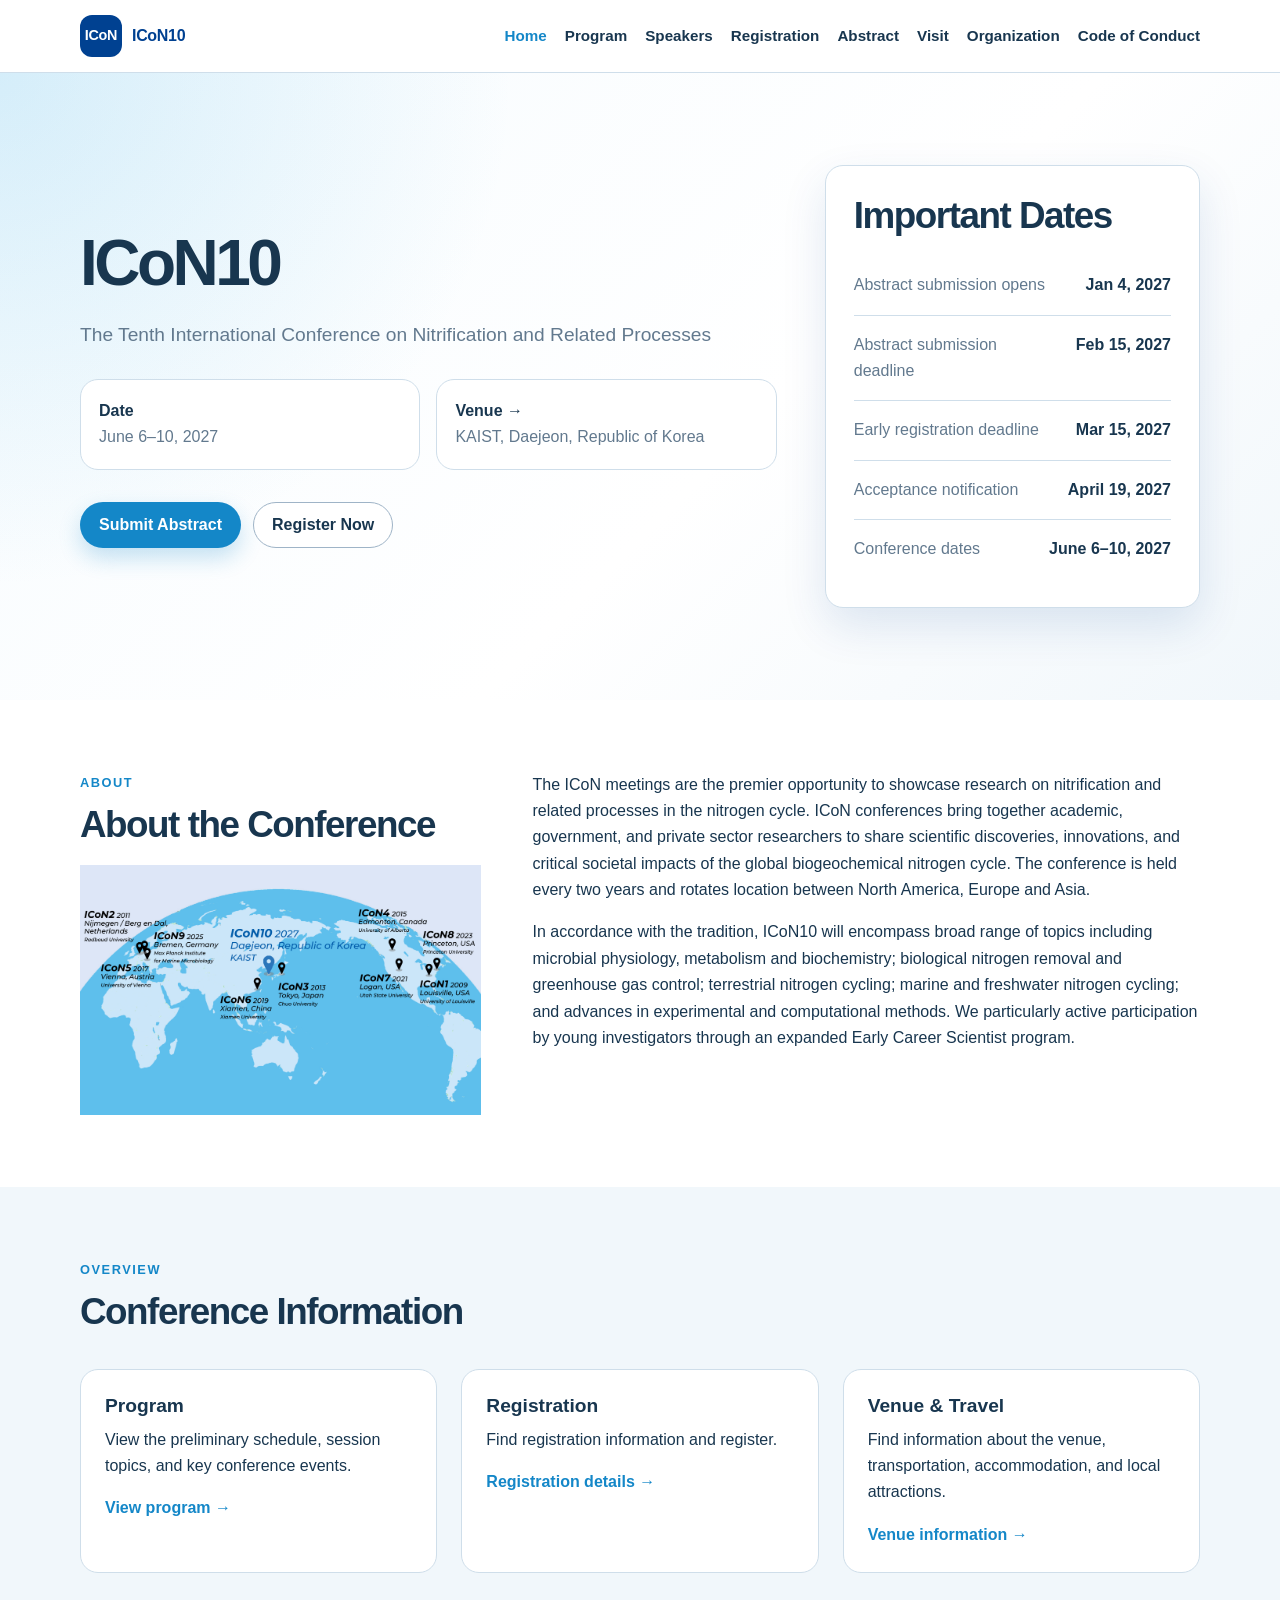
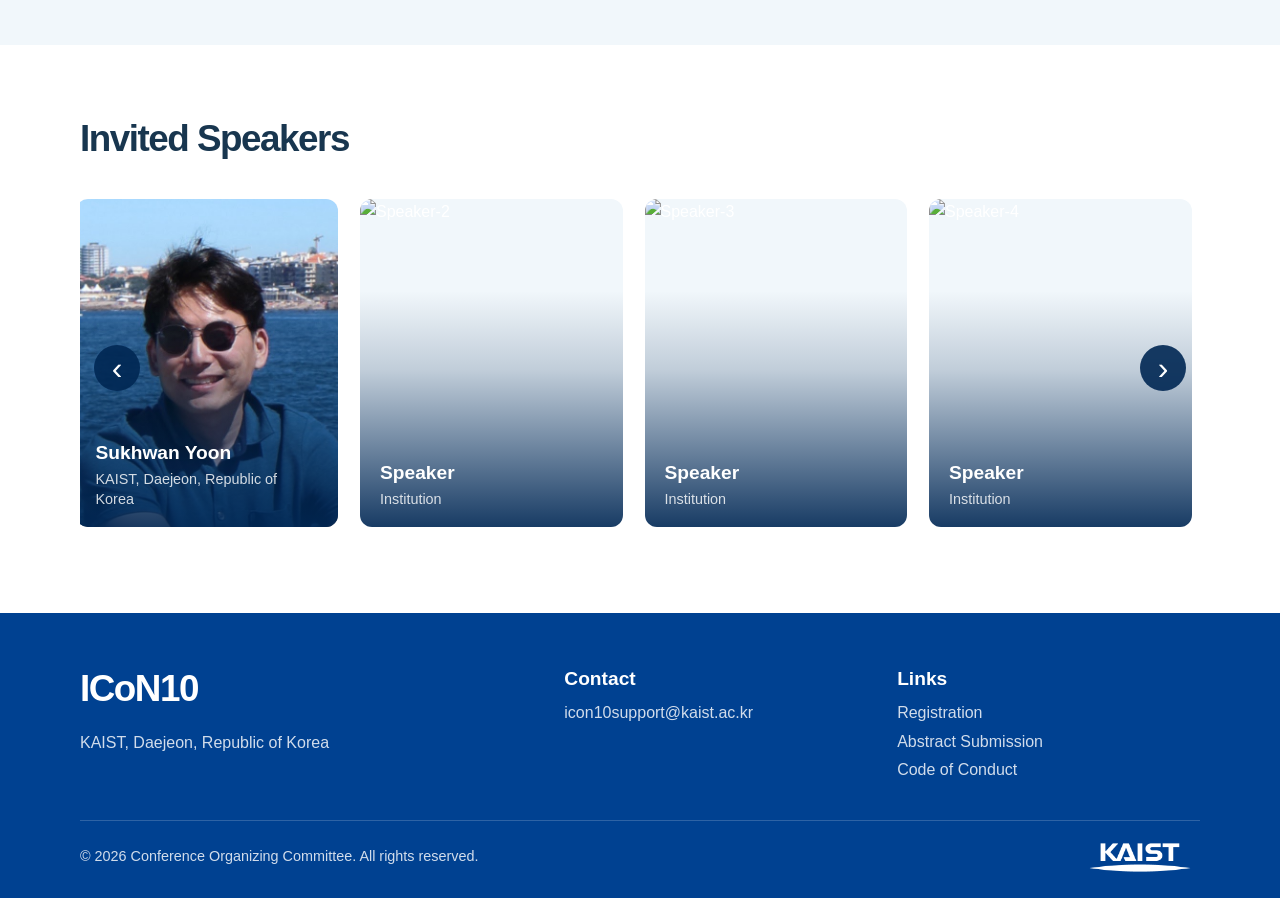
==== index.html @ b4e15028 "Add files via upload" ====
<!DOCTYPE html>
<html lang="en">

<head>
  <meta charset="UTF-8" />
  <meta name="viewport" content="width=device-width, initial-scale=1.0" />
  <meta name="description" content="Official website for ICoN10." />
  <title>ICoN10</title>
  <link rel="stylesheet" href="css/style.css" />
</head>

<body class="page-home">
  <header class="site-header">
    <div class="container header-inner">
      <a class="site-logo" href="index.html" aria-label="Conference home">
        <span class="logo-mark">ICoN</span>
        <span class="logo-text">ICoN10</span>
      </a>

      <button class="nav-toggle" type="button" aria-label="Open navigation" aria-expanded="false">
        <span></span><span></span><span></span>
      </button>

      <nav class="site-nav" aria-label="Main navigation">
        <a href="index.html">Home</a>
        <a href="program.html">Program</a>
        <a href="speakers.html">Speakers</a>
        <a href="registration.html">Registration</a>
        <a href="abstract.html">Abstract</a>
        <div class="nav-dropdown">
          <a class="nav-dropdown-trigger" href="venue.html">
            Visit
          </a>
          <div class="nav-dropdown-menu" aria-label="Visit submenu">
            <a href="venue.html">Venue</a>
            <a href="transportation.html">Transportation</a>
            <a href="accommodation.html">Accommodation</a>
            <a href="local-information.html">Local Information</a>
          </div>
        </div>
        <a href="organization.html">Organization</a>
        <a href="code-of-conduct.html">Code of Conduct</a>
      </nav>
    </div>
  </header>

  <main class="page-main">
    <section class="hero">
      <div class="container hero-grid">
        <div class="hero-content">
          <h1>ICoN10</h1>
          <p class="hero-subtitle">
            The Tenth International Conference on Nitrification and Related Processes
          </p>
          <div class="hero-meta">
            <div>
              <strong>Date</strong>
              <span>June 6–10, 2027</span>
            </div>
            <div>
              <strong><a href="venue.html">Venue →</a></strong>
              <span><a href="transportation.html">KAIST, Daejeon, Republic of Korea</a></span>
            </div>
          </div>
          <div class="button-group">
            <a class="button primary" href="abstract.html">Submit Abstract</a>
            <a class="button secondary" href="registration.html">Register Now</a>
          </div>
        </div>

        <div class="hero-card" aria-label="Important conference dates">
          <h2>Important Dates</h2>
          <ul class="date-list">
            <li><span>Abstract submission opens</span><strong>Jan 4, 2027</strong></li>
            <li><span>Abstract submission deadline</span><strong>Feb 15, 2027</strong></li>
            <li><span>Early registration deadline</span><strong>Mar 15, 2027</strong></li>
            <li><span>Acceptance notification</span><strong>April 19, 2027</strong></li>
            <li><span>Conference dates</span><strong>June 6–10, 2027</strong></li>
          </ul>
        </div>
      </div>
    </section>

    <section class="section">
      <div class="container two-column">
        <div>
          <p class="section-label">About</p>
          <h2>About the Conference</h2>
          <figure class="icon-conference-image">
            <img src="images/icon-conference.jpg" alt="ICoN conference" loading="lazy">
          </figure>
        </div>
        <div>
          <p>The ICoN meetings are the premier opportunity to showcase research on nitrification and related processes
            in the nitrogen cycle. ICoN conferences bring together academic, government, and private sector researchers
            to share scientific discoveries, innovations, and critical societal impacts of the global biogeochemical
            nitrogen cycle. The conference is held every two years and rotates location between North America, Europe
            and Asia.</p>
          <p>In accordance with the tradition, ICoN10 will encompass broad range of topics including microbial
            physiology, metabolism and biochemistry; biological nitrogen removal and greenhouse gas control; terrestrial
            nitrogen cycling; marine and freshwater nitrogen cycling; and advances in experimental and computational
            methods. We particularly active participation by young investigators through an expanded Early Career
            Scientist program.</p>
        </div>
      </div>
    </section>

    <section class="section section-muted">
      <div class="container">
        <div class="section-heading">
          <p class="section-label">Overview</p>
          <h2>Conference Information</h2>
        </div>

        <div class="card-grid three">
          <article class="info-card">
            <h3>Program</h3>
            <p>View the preliminary schedule, session topics, and key conference events.</p>
            <a href="program.html">View program →</a>
          </article>
          <article class="info-card">
            <h3>Registration</h3>
            <p>Find registration information and register.</p>
            <a href="registration.html">Registration details →</a>
          </article>
          <article class="info-card">
            <h3>Venue & Travel</h3>
            <p>Find information about the venue, transportation, accommodation, and local attractions.</p>
            <a href="venue.html">Venue information →</a>
          </article>
        </div>
      </div>
    </section>

    <section class="section invited-speakers-section">
      <div class="container">
        <div class="section-heading">
          <h2>Invited Speakers</h2>
        </div>

        <div class="speaker-slider">
          <button class="speaker-slider-button speaker-slider-prev" type="button" aria-label="Show previous speaker"
            aria-controls="speaker-slider-track">
            ‹
          </button>

          <div class="speaker-slider-track" id="speaker-slider-track" aria-label="Invited speakers">
            <a class="speaker-slide" href="https://cee.kaist.ac.kr/boards/view/people_en/58/sc_category/1"
              target="_blank" rel="noopener noreferrer">
              <img src="images/speakers/speaker-1.jpg" alt="Speaker-1" loading="lazy" draggable="false">
              <div class="speaker-slide-info">
                <h3>Sukhwan Yoon</h3>
                <p>KAIST, Daejeon, Republic of Korea</p>
              </div>
            </a>

            <a class="speaker-slide" href="speaker-2" target="_blank" rel="noopener noreferrer">
              <img src="images/speakers/speaker-2.jpg" alt="Speaker-2" loading="lazy" draggable="false">
              <div class="speaker-slide-info">
                <h3>Speaker</h3>
                <p>Institution</p>
              </div>
            </a>

            <a class="speaker-slide" href="speaker-3" target="_blank" rel="noopener noreferrer">
              <img src="images/speakers/speaker-3.jpg" alt="Speaker-3" loading="lazy" draggable="false">
              <div class="speaker-slide-info">
                <h3>Speaker</h3>
                <p>Institution</p>
              </div>
            </a>

            <a class="speaker-slide" href="speaker-4" target="_blank" rel="noopener noreferrer">
              <img src="images/speakers/speaker-4.jpg" alt="Speaker-4" loading="lazy" draggable="false">
              <div class="speaker-slide-info">
                <h3>Speaker</h3>
                <p>Institution</p>
              </div>
            </a>

            <a class="speaker-slide" href="speaker-5" target="_blank" rel="noopener noreferrer">
              <img src="images/speakers/speaker-5.jpg" alt="Speaker-5" loading="lazy" draggable="false">
              <div class="speaker-slide-info">
                <h3>Speaker</h3>
                <p>Institution</p>
              </div>
            </a>
          </div>

          <button class="speaker-slider-button speaker-slider-next" type="button" aria-label="Show next speaker"
            aria-controls="speaker-slider-track">
            ›
          </button>
        </div>
      </div>
    </section>
  </main>

  <footer class="site-footer">
    <div class="container footer-grid">
      <div>
        <h2>ICoN10</h2>
        <p>KAIST, Daejeon, Republic of Korea</p>
      </div>
      <div>
        <h3>Contact</h3>
        <p><a href="mailto:icon10support@kaist.ac.kr">icon10support@kaist.ac.kr</a></p>
      </div>
      <div class="footer-links">
        <h3>Links</h3>
        <p><a href="registration.html">Registration</a></p>
        <p><a href="abstract.html">Abstract Submission</a></p>
        <p><a href="code-of-conduct.html">Code of Conduct</a></p>
      </div>
    </div>

    <div class="container footer-bottom">
      <p>© <span id="year"></span> Conference Organizing Committee. All rights reserved.</p>
      <a class="footer-kaist-link" href="https://www.kaist.ac.kr/en" target="_blank" rel="noopener noreferrer"
        aria-label="Visit the KAIST website">
        <img class="footer-kaist-logo" src="images/kaist_logo.png" alt="KAIST" />
      </a>
    </div>
  </footer>

  <script src="js/main.js"></script>
</body>

</html>
---- css/style.css ----
/* ================================================================
   00. DESIGN TOKENS — KAIST brand palette and shared values
================================================================ */

:root {
  --kaist-dark-blue: #004191;
  --kaist-medium-blue: #004187;
  --kaist-blue: #1487c8;
  --kaist-light-blue: #5fbeeb;
  --kaist-dark-gray: #7c7c7c;
  --color-navy: var(--kaist-dark-blue);
  --color-blue-dark: var(--kaist-medium-blue);
  --color-blue: var(--kaist-blue);
  --color-blue-light: var(--kaist-light-blue);
  --color-text: #18364f;
  --color-muted: #62798e;
  --color-border: #cfdeea;
  --color-border-strong: #9fb4c7;
  --color-bg: #ffffff;
  --color-bg-muted: #f1f7fb;
  --color-bg-soft-blue: #f6fbfe;
  --color-info-bg: #eef8fd;
  --color-info-border: #9ed5f1;
  --color-note-bg: #fff8e8;
  --color-note-border: #e9b84f;
  --color-note-text: #765000;
  --color-overlay-dark: rgba(0, 39, 84, 0.9);
  --color-overlay-soft: rgba(0, 39, 84, 0.2);
  --color-header-bg: rgba(255, 255, 255, 0.96);
  --color-white-muted: rgba(255, 255, 255, 0.82);
  --color-footer-border: rgba(255, 255, 255, 0.18);
  --color-motif-transparent: rgba(95, 190, 235, 0);
  --color-motif-light: rgba(95, 190, 235, 0.3);
  --color-motif-blue: rgba(20, 135, 200, 0.72);
  --color-motif-dark: rgba(0, 65, 145, 0.92);
  --color-hero-glow: rgba(95, 190, 235, 0.22);
  --color-dialog-backdrop: rgba(0, 39, 84, 0.64);
  --shadow-card: 0 18px 45px rgba(0, 65, 145, 0.12);
  --shadow-dialog: 0 24px 70px rgba(0, 39, 84, 0.3);
  --shadow-button: 0 10px 22px rgba(20, 135, 200, 0.24);
  --radius-sm: 8px;
  --radius-md: 12px;
  --radius-lg: 18px;
  --radius-pill: 999px;
  --link-underline-thickness: 1.5px;
  --link-underline-offset: 4px;
  --max-width: 1120px;
}

/* ================================================================
   01. RESET AND BASE ELEMENTS
================================================================ */

* {
  box-sizing: border-box;
}

html {
  scroll-behavior: smooth;
}

body {
  margin: 0;
  color: var(--color-text);
  background: var(--color-bg);
  font-family: -apple-system, BlinkMacSystemFont, "Segoe UI", Roboto, "Helvetica Neue", Arial, sans-serif;
  line-height: 1.65;
}

img {
  display: block;
  max-width: 100%;
}

figure {
  margin: 0;
}

button,
input,
select,
textarea {
  font: inherit;
}

:focus-visible {
  outline: 3px solid var(--color-blue-light);
  outline-offset: 3px;
}

/* ================================================================
   02. TYPOGRAPHY AND TEXT LINKS
================================================================ */

h1,
h2,
h3 {
  color: inherit;
  line-height: 1.2;
}

h1 {
  margin: 0 0 18px;
  font-size: clamp(2.5rem, 4vw, 3.2rem);
  letter-spacing: -0.055em;
}

h2 {
  margin: 0 0 18px;
  font-size: clamp(2rem, 3vw, 2.3rem);
  letter-spacing: -0.04em;
}

h3 {
  margin: 0 0 10px;
  font-size: 1.2rem;
}

p {
  margin-top: 0;
}

.eyebrow,
.section-label,
.info-box__eyebrow {
  margin: 0 0 10px;
  color: var(--color-blue);
  font-size: 0.8rem;
  font-weight: 800;
  letter-spacing: 0.12em;
  text-transform: uppercase;
}

.eyebrow {
  font-size: 0.9rem;
}

a,
a:visited {
  color: inherit;
  text-decoration: none;
  text-decoration-thickness: var(--link-underline-thickness);
  text-underline-offset: var(--link-underline-offset);
}

a:hover,
a:focus-visible {
  color: var(--color-blue);
  text-decoration: underline;
}

/* 이메일 링크 */
a[href^="mailto:"],
a[href^="mailto:"]:visited {
  color: var(--color-blue);
}

/* ================================================================
   03. SHARED LAYOUT
================================================================ */

.container {
  width: min(100% - 32px, var(--max-width));
  margin: 0 auto;
}

.page-main {
  min-height: 70vh;
}

.section {
  padding: 72px 0;
}

.page-title+.section {
  padding-top: 48px;
}

.section-muted {
  background: var(--color-bg-muted);
}

.section-heading {
  max-width: 720px;
  margin-bottom: 34px;
}

.content-narrow {
  max-width: 820px;
}

.two-column {
  display: grid;
  grid-template-columns: minmax(0, 0.75fr) minmax(0, 1.25fr);
  gap: 52px;
}

.card-grid {
  display: grid;
  gap: 24px;
}

.card-grid.three {
  grid-template-columns: repeat(3, minmax(0, 1fr));
}

.page-actions {
  display: flex;
  flex-wrap: wrap;
  gap: 12px;
  margin-top: 34px;
}

/* ================================================================
   04. HEADER AND MAIN NAVIGATION
================================================================ */

.site-header {
  position: sticky;
  top: 0;
  z-index: 100;
  background: var(--color-header-bg);
  border-bottom: 1px solid var(--color-border);
  backdrop-filter: blur(12px);
}

.header-inner {
  display: flex;
  align-items: center;
  justify-content: space-between;
  min-height: 72px;
  gap: 24px;
}

.site-logo,
.site-logo:visited {
  display: inline-flex;
  align-items: center;
  gap: 10px;
  color: var(--color-navy);
  font-weight: 800;
  letter-spacing: -0.02em;
}

.site-logo:hover,
.site-logo:focus-visible {
  color: var(--color-navy);
  text-decoration: none;
}

.logo-mark {
  display: inline-grid;
  place-items: center;
  width: 42px;
  height: 42px;
  color: var(--color-bg);
  background: var(--color-navy);
  border-radius: var(--radius-md);
  font-size: 0.9rem;
}

.logo-text {
  white-space: nowrap;
}

.site-nav {
  display: flex;
  align-items: center;
  gap: 18px;
  font-size: 0.95rem;
  font-weight: 650;
}

.site-nav a,
.site-nav a:visited {
  color: var(--color-text);
}

.site-nav a:hover,
.site-nav a:focus-visible {
  color: var(--color-blue);
  text-decoration: none;
}

.site-nav a[aria-current],
.site-nav a[aria-current]:hover {
  color: var(--color-blue);
}

.nav-toggle {
  display: none;
  width: 44px;
  height: 44px;
  padding: 0;
  background: var(--color-bg);
  border: 1px solid var(--color-border);
  border-radius: var(--radius-md);
  cursor: pointer;
}

.nav-toggle span {
  display: block;
  width: 20px;
  height: 2px;
  margin: 5px auto;
  background: var(--color-navy);
}

/* Header: dropdown */
.site-header,
.header-inner,
.site-nav {
  overflow: visible;
}

.nav-dropdown {
  position: relative;
  display: flex;
  align-items: center;
}

/* 메뉴 사이에서 마우스가 빠지는 것을 방지하는 공간 */
.nav-dropdown::after {
  content: "";
  position: absolute;
  top: 100%;
  right: -12px;
  left: -12px;
  height: 14px;
}

.nav-dropdown-trigger {
  display: inline-flex;
  align-items: center;
}

/* 기본 상태에서는 드롭다운 숨김 */
.nav-dropdown-menu {
  position: absolute;
  z-index: 100;
  top: calc(100% + 12px);
  left: 50%;

  display: grid;
  min-width: 210px;
  padding: 8px;

  background: var(--color-bg, #ffffff);
  border: 1px solid var(--color-border, #d5e0ea);
  border-radius: var(--radius-sm, 8px);
  box-shadow: var(--shadow-card, 0 12px 30px rgb(0 59 113 / 14%));

  opacity: 0;
  visibility: hidden;
  pointer-events: none;

  transform: translate(-50%, 8px);
  transition:
    opacity 0.2s ease,
    visibility 0.2s ease,
    transform 0.2s ease;
}

/* 마우스오버 또는 키보드 포커스 시 표시 */
.nav-dropdown:hover .nav-dropdown-menu,
.nav-dropdown:focus-within .nav-dropdown-menu {
  opacity: 1;
  visibility: visible;
  pointer-events: auto;
  transform: translate(-50%, 0);
}

/* 드롭다운 안의 링크 */
.site-nav .nav-dropdown-menu a {
  display: block;
  padding: 11px 14px;

  color: var(--color-text);
  border-radius: 5px;

  font-size: 0.90rem;
  font-weight: 600;
  line-height: 1.10;
  text-decoration: none;
  white-space: nowrap;
}

.site-nav .nav-dropdown-menu a:hover,
.site-nav .nav-dropdown-menu a:focus-visible {
  color: var(--color-blue);
  background: var(--color-bg-muted);
}

.site-nav .nav-dropdown:hover>.nav-dropdown-trigger,
.site-nav .nav-dropdown:focus-within>.nav-dropdown-trigger {
  color: var(--color-blue);
}


/* ================================================================
   05. SHARED PAGE TITLE — KAIST curved graphic motif
================================================================ */

.page-title {
  position: relative;
  z-index: 0;
  isolation: isolate;
  overflow: hidden;
  padding: 62px 0;
  background: linear-gradient(135deg, var(--color-bg-soft-blue) 0%, var(--color-bg) 76%);
  border-bottom: 1px solid var(--color-border);
}

.page-title::before {
  content: "";
  position: absolute;
  right: -10%;
  bottom: -88px;
  z-index: 0;
  width: min(78vw, 980px);
  height: 185px;
  background: linear-gradient(90deg,
      var(--color-motif-transparent) 3%,
      var(--color-motif-light) 30%,
      var(--color-motif-blue) 68%,
      var(--color-motif-dark) 100%);
  border-radius: 50%;
  transform: rotate(-2deg);
}

.page-title>.container {
  position: relative;
  z-index: 1;
}

/* .page-title>.container>p:last-of-type {
  max-width: 760px;
  margin-bottom: 0;
  color: var(--color-muted);
  font-size: 1.12rem;
}
 */

/* .page-title p {
  max-width: 760px;
  margin-bottom: 0;
  color: var(--color-muted);
  font-size: 1.12rem;
}
 */
/* ================================================================
   06. BUTTONS
================================================================ */

.button-group {
  display: flex;
  flex-wrap: wrap;
  gap: 12px;
}

.button,
.button:visited {
  display: inline-flex;
  align-items: center;
  justify-content: center;
  min-height: 46px;
  padding: 0 18px;
  color: var(--color-navy);
  background: var(--color-bg);
  border: 1px solid transparent;
  border-radius: var(--radius-pill);
  font-weight: 750;
  text-align: center;
  text-decoration: none;
  cursor: pointer;
  transition: transform 0.2s ease, box-shadow 0.2s ease, color 0.2s ease, background-color 0.2s ease, border-color 0.2s ease;
}

.button:hover,
.button:focus-visible {
  text-decoration: none;
  transform: translateY(-1px);
}

.button.primary,
.button.primary:visited {
  color: var(--color-bg);
  background: var(--color-blue);
  box-shadow: var(--shadow-button);
}

.button.primary:hover,
.button.primary:focus-visible {
  color: var(--color-bg);
  background: var(--color-blue-dark);
}

.button.secondary,
.button.secondary:visited {
  color: var(--color-text);
  background: var(--color-bg);
  border-color: var(--color-border-strong);
}

.button.secondary:hover,
.button.secondary:focus-visible {
  color: var(--color-blue);
  border-color: var(--color-blue);
}

/* ================================================================
   07. SHARED CARDS, TABLES AND LISTS
================================================================ */

.hero-card,
.info-card,
.speaker-card,
.contact-card,
.card {
  background: var(--color-bg);
  border: 1px solid var(--color-border);
  border-radius: var(--radius-lg);
}

.info-card,
.speaker-card,
.contact-card {
  padding: 24px;
}

.info-card a,
.speaker-name-link,
.committee-name-link,
.hotel-reference-link,
.venue-detail-link,
.venue-card-link {
  font-weight: 750;
}

.info-card a {
  color: var(--color-blue);
}

a.venue-card-link,
a.venue-card-link:visited {
  color: var(--color-blue);
}

.table-wrapper,
.hotel-table-wrapper {
  overflow-x: auto;
  margin: 22px 0 34px;
  border: 1px solid var(--color-border);
  border-radius: var(--radius-lg);
  -webkit-overflow-scrolling: touch;
}

table {
  width: 100%;
  min-width: 640px;
  background: var(--color-bg);
  border-collapse: collapse;
}

th,
td {
  padding: 15px 18px;
  border-bottom: 1px solid var(--color-border);
  text-align: left;
  vertical-align: top;
}

th {
  color: var(--color-navy);
  background: var(--color-bg-muted);
}

tr:last-child td,
tr:last-child th {
  border-bottom: 0;
}

.check-list,
.number-list,
.person-list {
  margin: 0 0 32px;
  padding-left: 1.2rem;
}

.check-list li,
.number-list li,
.person-list li {
  margin-bottom: 8px;
}

.check-list li::marker,
.number-list li::marker,
.person-list li::marker {
  color: var(--color-blue);
}

/* ================================================================
   08. SHARED INFORMATION BOXES
   Orange = short note / Blue = titled information block
================================================================ */

.info-box {
  margin: 28px 0;
  padding: 20px 22px;
  border: 1px solid;
  border-radius: var(--radius-md);
}

.info-box--note {
  color: var(--color-text);
  background: var(--color-note-bg);
  border-color: var(--color-note-border);
}

.info-box--note strong {
  color: var(--color-note-text);
}

.info-box--feature {
  padding: 26px 28px;
  background: var(--color-info-bg);
  border-color: var(--color-info-border);
}

.info-box__title {
  margin: 0 0 14px;
  font-size: clamp(1.25rem, 2.5vw, 1.55rem);
  letter-spacing: -0.025em;
}

.info-box> :last-child {
  margin-bottom: 0;
}

.info-box .button {
  margin-top: 8px;
}

/* ================================================================
   09. FOOTER
================================================================ */

.site-footer {
  padding: 54px 0 24px;
  color: var(--color-white-muted);
  background: var(--color-navy);
}

.site-footer h2,
.site-footer h3 {
  color: var(--color-bg);
}

.site-footer a,
.site-footer a:visited {
  color: inherit;
}

.site-footer a:hover,
.site-footer a:focus-visible {
  color: var(--color-blue-light);
  text-decoration: underline;
}

.footer-grid {
  display: grid;
  grid-template-columns: 1.5fr 1fr 1fr;
  gap: 30px;
}

.footer-links p {
  margin: 0 0 2px;
}

.footer-bottom {
  display: flex;
  align-items: center;
  justify-content: space-between;
  gap: 24px;
  margin-top: 34px;
  padding-top: 20px;
  border-top: 1px solid var(--color-footer-border);
  font-size: 0.9rem;
}

.footer-bottom p {
  margin: 0;
}

.footer-kaist-link:hover,
.footer-kaist-link:focus-visible {
  text-decoration: none;
}

.footer-kaist-logo {
  width: 120px;
  height: auto;
}

/* ================================================================
   10. HOME — index.html
================================================================ */

.hero {
  padding: 92px 0;
  background: radial-gradient(circle at top left, var(--color-hero-glow), transparent 36%), linear-gradient(135deg, var(--color-bg-soft-blue) 0%, var(--color-bg) 58%, var(--color-bg-muted) 100%);
}

.hero-grid {
  display: grid;
  grid-template-columns: minmax(0, 1.3fr) minmax(320px, 0.7fr);
  gap: 48px;
  align-items: center;
}

.hero h1 {
  font-size: clamp(3rem, 5vw, 4rem);
}

.hero-subtitle {
  max-width: 720px;
  margin: 0 0 28px;
  color: var(--color-muted);
  font-size: 1.2rem;
}

.hero-meta {
  display: grid;
  grid-template-columns: repeat(2, minmax(0, 1fr));
  gap: 16px;
  margin: 26px 0 32px;
}

.hero-meta div {
  padding: 18px;
  background: var(--color-bg);
  border: 1px solid var(--color-border);
  border-radius: var(--radius-lg);
}

.hero-meta strong,
.hero-meta span {
  display: block;
}

.hero-meta strong {
  color: var(--color-text);
}

.hero-meta span,
.date-list span {
  color: var(--color-muted);
}

.hero-card {
  padding: 28px;
  box-shadow: var(--shadow-card);
}

.date-list {
  margin: 0;
  padding: 0;
  list-style: none;
}

.date-list li {
  display: flex;
  justify-content: space-between;
  gap: 16px;
  padding: 16px 0;
  border-bottom: 1px solid var(--color-border);
}

.date-list li:last-child {
  border-bottom: 0;
}

.date-list strong {
  color: var(--color-text);
  text-align: right;
  white-space: nowrap;
}

.about-conference-image {
  overflow: hidden;
  margin: 24px 0 30px;
  background: var(--color-bg-muted);
  border-radius: var(--radius-md);
  aspect-ratio: 5 / 3;
}

.about-conference-image img {
  width: 100%;
  height: 100%;
  max-height: 460px;
  object-fit: cover;
}

.centered-link {
  margin-top: 30px;
  text-align: center;
}

/* Home: continuous invited-speaker slider */

.speaker-slider {
  position: relative;
  overflow: hidden;
  margin-top: 32px;
}

.speaker-slider-track {
  position: relative;
  display: flex;
  gap: 22px;
  overflow-x: auto;
  padding: 4px 2px 14px;
  cursor: grab;
  user-select: none;
  touch-action: pan-y;
  overscroll-behavior-x: contain;
  scrollbar-width: none;
}

.speaker-slider-track::-webkit-scrollbar {
  display: none;
}

.speaker-slider-track.is-dragging {
  cursor: grabbing;
}

.speaker-slide,
.speaker-slide:visited {
  position: relative;
  display: block;
  flex: 0 0 calc((100% - 66px) / 4);
  overflow: hidden;
  color: var(--color-bg);
  background: var(--color-bg-muted);
  border-radius: var(--radius-md);
  aspect-ratio: 4 / 5;
  text-decoration: none;
}

.speaker-slide:hover,
.speaker-slide:focus-visible {
  color: var(--color-bg);
  text-decoration: none;
}

.speaker-slide::after {
  content: "";
  position: absolute;
  inset: 0;
  background: linear-gradient(to top, var(--color-overlay-dark) 0%, var(--color-overlay-soft) 48%, transparent 72%);
  pointer-events: none;
}

.speaker-slide img {
  width: 100%;
  height: 100%;
  object-fit: cover;
  pointer-events: none;
  -webkit-user-drag: none;
  transition: transform 0.35s ease;
}

.speaker-slide:hover img,
.speaker-slide:focus-visible img {
  transform: scale(1.04);
}

.speaker-slide-info {
  position: absolute;
  right: 20px;
  bottom: 18px;
  left: 20px;
  z-index: 1;
}

.speaker-slide-info h3 {
  margin: 0 0 5px;
  color: var(--color-bg);
  font-size: 1.2rem;
}

.speaker-slide-info p {
  margin: 0;
  color: var(--color-white-muted);
  font-size: 0.9rem;
  line-height: 1.4;
}

.speaker-slider-button {
  position: absolute;
  top: 50%;
  z-index: 3;
  display: grid;
  width: 46px;
  height: 46px;
  padding: 0;
  color: var(--color-bg);
  background: var(--color-overlay-dark);
  border: 0;
  border-radius: 50%;
  font-size: 2rem;
  line-height: 1;
  cursor: pointer;
  place-items: center;
  transform: translateY(-50%);
  transition: background-color 0.2s ease, transform 0.2s ease;
}

.speaker-slider-prev {
  left: 14px;
}

.speaker-slider-next {
  right: 14px;
}

.speaker-slider-button:hover,
.speaker-slider-button:focus-visible {
  color: var(--color-bg);
  background: var(--color-blue);
}

.speaker-slider-button:hover {
  transform: translateY(-50%) scale(1.06);
}

.speaker-slider-actions {
  margin-top: 22px;
  text-align: center;
}

/* ================================================================
   20. PROGRAM — program.html
================================================================ */

.program-downloads {
  display: grid;
  grid-template-columns: repeat(4, minmax(0, 1fr));
  gap: 20px;
  margin: 32px 0 0;
}

.program-download-button,
.program-download-button:visited {
  display: flex;
  align-items: center;
  justify-content: center;
  min-height: 72px;
  padding: 14px 16px;
  color: var(--color-navy);
  background: var(--color-bg);
  border: 1px solid var(--color-blue);
  border-radius: var(--radius-pill);
  font-weight: 800;
  line-height: 1.35;
  text-align: center;
  text-decoration: none;
  cursor: pointer;
  transition: transform 0.2s ease, box-shadow 0.2s ease, color 0.2s ease, background-color 0.2s ease, border-color 0.2s ease;
}

.program-download-button:hover,
.program-download-button:focus-visible {
  color: var(--color-bg);
  background: var(--color-navy);
  text-decoration: none;
  transform: translateY(-5px);
  box-shadow: var(--shadow-button);
}

.program-download-button.is-preparing {
  cursor: not-allowed;
}

.program-days {
  display: grid;
  gap: 48px;
}

.program-day {
  scroll-margin-top: 100px;
}

.program-day-heading {
  display: flex;
  align-items: baseline;
  gap: 16px;
  margin-bottom: 16px;
  padding-bottom: 14px;
  border-bottom: 2px solid var(--color-navy);
}

.program-day-heading .section-label,
.program-day-heading h2 {
  margin: 0;
}

.schedule-list {
  overflow: hidden;
  background: var(--color-bg);
  border: 1px solid var(--color-border);
  border-radius: var(--radius-lg);
}

.schedule-item {
  display: grid;
  grid-template-columns: 140px minmax(0, 1fr);
  gap: 24px;
  padding: 22px 24px;
  border-bottom: 1px solid var(--color-border);
}

.schedule-item:last-child {
  border-bottom: 0;
}

.schedule-item time {
  color: var(--color-blue);
  font-weight: 800;
  white-space: nowrap;
}

.schedule-content h3 {
  margin-bottom: 6px;
}

.schedule-content p {
  margin: 4px 0 0;
}

.schedule-meta {
  color: var(--color-muted);
  font-size: 0.95rem;
}

.schedule-break {
  background: var(--color-bg-muted);
}



/* ================================================================
   25. Program: temporary program overview
================================================================ */


.program-overview {
  padding-top: 56px;
  padding-bottom: 72px;
}

.program-status-card {
  overflow: hidden;
  max-width: 1120px;
  margin: 0 auto;

  background: var(--color-bg);
  border: 1px solid var(--color-light-blue);
  border-radius: var(--radius-md);
  box-shadow: 0 16px 40px rgb(0 59 113 / 8%);
}

.program-status-content {
  padding: 42px 46px;
  background:
    linear-gradient(135deg,
      rgb(232 247 255 / 95%),
      rgb(255 255 255 / 98%));
}

.program-status-content .section-label {
  margin: 0 0 10px;
}

.program-status-content h2 {
  margin: 0 0 18px;
  color: var(--color-navy);
}

.program-status-content>p:not(.section-label) {
  max-width: 850px;
  margin: 0;
  line-height: 1.75;
}

.program-status-content .program-status-note {
  margin-top: 16px;
  color: var(--color-text-muted);
  font-size: 0.95rem;
}

.program-facts {
  display: grid;
  grid-template-columns: repeat(3, 1fr);
  margin: 0;
  padding: 0;
}

.program-facts>div {
  padding: 25px 30px;
  border-top: 1px solid var(--color-border);
}

.program-facts>div+div {
  border-left: 1px solid var(--color-border);
}

.program-facts dt {
  margin-bottom: 7px;
  color: var(--color-blue);
  font-size: 0.78rem;
  font-weight: 800;
  letter-spacing: 0.08em;
  text-transform: uppercase;
}

.program-facts dd {
  margin: 0;
  color: var(--color-navy);
  font-size: 1rem;
  font-weight: 650;
  line-height: 1.5;
}


/* ================================================================
   30. SPEAKERS — speakers.html
================================================================ */

.speaker-photo {
  display: grid;
  overflow: hidden;
  margin-bottom: 18px;
  color: var(--color-muted);
  background: var(--color-bg-muted);
  border-radius: var(--radius-md);
  aspect-ratio: 4 / 3;
  font-weight: 700;
  place-items: center;
}

.speaker-photo img {
  width: 100%;
  height: 100%;
  object-fit: cover;
}

.speaker-name-link {
  font-weight: inherit;
}

/* ================================================================
   40. REGISTRATION — registration.html
================================================================ */

.page-registration .button.primary .button.secondary {
  margin-top: 4px;
}

/* ================================================================
   50. ABSTRACT SUBMISSION — abstract.html
================================================================ */

.presenter-info-button {
  font-weight: 750;
}

.presenter-modal {
  width: min(100% - 32px, 680px);
  max-height: 80vh;
  padding: 0;
  overflow: auto;
  color: var(--color-text);
  background: var(--color-bg);
  border: 0;
  border-radius: var(--radius-lg);
  box-shadow: var(--shadow-dialog);
}

.presenter-modal::backdrop {
  background: var(--color-dialog-backdrop);
  backdrop-filter: blur(3px);
}

.presenter-modal-content {
  position: relative;
  padding: 36px;
}

.presenter-modal-content h2 {
  margin-right: 48px;
}

.presenter-modal-content h3 {
  margin-top: 24px;
}

.presenter-modal-close {
  position: absolute;
  top: 16px;
  right: 16px;
  width: 38px;
  height: 38px;
  padding: 0;
  color: var(--color-navy);
  background: transparent;
  border: 0;
  border-radius: 50%;
  font-size: 1.8rem;
  line-height: 1;
  cursor: pointer;
}

.presenter-modal-close:hover,
.presenter-modal-close:focus-visible {
  background: var(--color-bg-muted);
}

.presenter-guideline-list {
  margin: 0 0 28px;
  padding-left: 1.3rem;
}

.presenter-guideline-list>li {
  margin-bottom: 10px;
  line-height: 1.65;
}

.presenter-guideline-list ul {
  margin-top: 8px;
  padding-left: 1.3rem;
}

.presenter-guideline-list ul li {
  margin-bottom: 5px;
}

.presenter-guideline-list li::marker,
.presenter-guideline-list strong {
  color: var(--color-navy);
}

/* ================================================================
   60. VENUE — venue.html and related pages
================================================================ */

/* 60-1. Venue main page */

.venue-layout {
  grid-template-columns: repeat(2, minmax(0, 1fr));
  gap: 32px;
}

.venue-detail-link {
  font-size: 1.1rem;
}

.venue-photo {
  margin: 24px 0 0;
}

.venue-photo img {
  width: 100%;
  height: auto;
  border-radius: var(--radius-sm);
}

.venue-photo figcaption {
  margin-top: 8px;
  color: var(--color-muted);
  font-size: 0.85rem;
  line-height: 1.4;
}

.venue-map {
  min-height: 360px;
  overflow: hidden;
  border-radius: var(--radius-sm);
}

.venue-map iframe {
  display: block;
  width: 100%;
  height: 100%;
  min-height: 360px;
  border: 0;
}

.venue-information-section {
  padding-top: 40px;
}

.venue-information-grid .card {
  height: 100%;
  padding: 28px 30px;
  border-radius: var(--radius-lg);
}

.venue-information-grid .card h3 {
  margin-top: 0;
}

.venue-wifi-box {
  margin-top: 32px;
}

.venue-wifi-box p:last-child {
  margin-bottom: 0;
}

/* 60-2. Transportation */

.travel-content h2 {
  margin: 0 0 14px;
  font-size: clamp(1.25rem, 2.5vw, 1.55rem);
  letter-spacing: -0.025em;
}

.travel-content>h2 {
  margin-top: 20px;
}

.travel-content>.info-box:first-child {
  margin-top: 0;
}

/* Transportation links are the only persistent-link exception. */
.travel-content .inline-resource-link,
.travel-content .inline-resource-link:visited {
  color: var(--color-blue);
  font-weight: 650;
  text-decoration: underline;
  text-decoration-thickness: var(--link-underline-thickness);
  text-underline-offset: var(--link-underline-offset);
}

.travel-content .inline-resource-link:hover,
.travel-content .inline-resource-link:focus-visible {
  color: var(--color-blue-dark);
}

.travel-steps {
  margin: 0 0 32px;
  padding-left: 1.4rem;
}

.travel-steps li {
  margin-bottom: 10px;
  padding-left: 4px;
  line-height: 1.75;
}

.travel-steps li::marker {
  font-weight: 700;
}

.travel-substeps {
  margin: 10px 0 0;
  padding-left: 1.4rem;
  list-style: disc;
}

.travel-substeps li {
  margin-bottom: 10px;
  padding-left: 4px;
}

.travel-substeps li::marker {
  color: var(--color-navy);
}

.travel-substep-note {
  margin: 12px 0 0;
  color: var(--color-muted);
}

.travel-substep-note a {
  color: var(--color-blue);
  text-decoration: underline;
  text-decoration-thickness: var(--link-underline-thickness);
  text-underline-offset: var(--link-underline-offset);
}

.travel-substep-note a:hover,
.travel-substep-note a:focus-visible {
  color: var(--color-blue-dark);
}

.destination-box {
  margin: 30px 0 38px;
  padding: 24px 26px;
  background: var(--color-bg-muted);
  border: 1px solid var(--color-border);
  border-radius: var(--radius-md);
}

.destination-box>strong {
  color: var(--color-navy);
  font-size: clamp(1rem, 2.2vw, 1.2rem);
}

.destination-box>p:last-child {
  margin-bottom: 0;
}

.taxi-driver-message {
  margin: 18px 0;
  padding: 20px 18px;
  color: var(--color-navy);
  background: var(--color-bg);
  border: 2px solid var(--color-navy);
  border-radius: var(--radius-sm);
  font-size: clamp(1.4rem, 3vw, 2rem);
  font-weight: 800;
  line-height: 1.4;
  text-align: center;
}

/* 60-3. Accommodation */

.hotel-card-grid {
  display: grid;
  grid-template-columns: repeat(3, minmax(0, 1fr));
  gap: 28px;
  margin-top: 40px;
}

.hotel-card {
  overflow: hidden;

  background: var(--color-bg);
  border: 1px solid var(--color-border);
  border-radius: var(--radius-md);
  box-shadow: 0 12px 30px rgb(0 59 113 / 7%);
}

.hotel-card-image {
  overflow: hidden;
  aspect-ratio: 16 / 9;
  background: var(--color-bg-muted);
}

.hotel-card-image img {
  width: 100%;
  height: 100%;
  object-fit: cover;
  transition: transform 0.3s ease;
}

.hotel-card:hover .hotel-card-image img {
  transform: scale(1.025);
}

.hotel-card-body {
  padding: 26px 28px 30px;
}

.hotel-card-title {
  margin: 0 0 24px;
  font-size: 1.25rem;
  line-height: 1.4;
}

.hotel-card-title a {
  color: inherit;
  text-decoration: none;
}

.hotel-card-title a:hover,
.hotel-card-title a:focus-visible {
  color: var(--color-blue);
  text-decoration: underline;
  text-decoration-thickness: 1.5px;
  text-underline-offset: 5px;
}

.hotel-card-details {
  display: grid;
  gap: 18px;
  margin: 0;
}

.hotel-card-details>div {
  display: grid;
  gap: 5px;
}

.hotel-card-details dt {
  color: var(--color-blue);
  font-size: 0.76rem;
  font-weight: 800;
  letter-spacing: 0.08em;
  text-transform: uppercase;
}

.hotel-card-details dd {
  margin: 0;
  color: var(--color-text);
  line-height: 1.55;
}

.hotel-card-details a {
  color: inherit;
  text-decoration: none;
}

.hotel-card-details a:hover,
.hotel-card-details a:focus-visible {
  color: var(--color-blue);
  text-decoration: underline;
  text-decoration-thickness: 1.5px;
  text-underline-offset: 4px;
}

.venue-accommodation-box {
  margin-top: 0px;
}

.venue-accommodation-box p:last-child {
  margin-bottom: 0;
}

/* 60-4. Local information */

.local-info-section {
  margin-bottom: 64px;
}

.local-info-section>h2 {
  margin: 0 0 26px;
}

.local-feature {
  display: grid;
  gap: clamp(28px, 5vw, 64px);
  align-items: center;
}

.local-feature-weather {
  grid-template-columns: minmax(0, 0.9fr) minmax(0, 1.1fr);
}

.local-feature-attractions {
  grid-template-columns: minmax(0, 1.1fr) minmax(0, 0.9fr);
}

.local-feature-image {
  min-width: 0;
  overflow: hidden;
  margin: 0;
  background: var(--color-bg-muted);
  border-radius: var(--radius-md);
  aspect-ratio: 4 / 3;
}

.local-feature-image img {
  width: 100%;
  height: 100%;
  object-fit: cover;
}

.local-feature-text {
  min-width: 0;
}

.local-feature-text p {
  margin: 0 0 16px;
  line-height: 1.75;
}

.local-feature-text p:last-of-type {
  margin-bottom: 0;
}

.local-info-actions {
  display: flex;
  flex-wrap: wrap;
  gap: 12px;
  margin-top: 10px;
}

.map-information-box {
  margin-top: 48px;
}

.useful-contacts-box {
  margin-top: 28px;
}

.useful-contacts-box .info-box__title {
  color: var(--color-note-text);
}

.useful-contacts-grid {
  display: grid;
  grid-template-columns: repeat(2, minmax(0, 1fr));
  gap: 20px;
}

.useful-contact-item h3 {
  margin: 0 0 10px;
  font-size: 1.05rem;
  color: var(--color-note-text);
}

.useful-contact-item strong {
  color: var(--color-text);
}

.useful-contact-item p,
.useful-contact-item ul {
  margin: 0;
  line-height: 1.7;
}

.useful-contact-item ul {
  padding-left: 1.2rem;
}

/* ================================================================
   70. ORGANIZATION — organization.html
================================================================ */

.organizer-card,
.sponsor-area {
  padding: 20px 24px;
  background: var(--color-bg-muted);
  border: 1px solid var(--color-border);
  border-radius: var(--radius-sm);
}

.organizer-card {
  margin-bottom: 42px;
}

.organizer-card p {
  margin: 0;
  font-size: 1.1rem;
  font-weight: 400;
  line-height: 1.65;
}

.committee-table-wrapper {
  width: 100%;
  overflow-x: auto;
  margin-bottom: 42px;
  -webkit-overflow-scrolling: touch;
}

.committee-table {
  width: 100%;
  min-width: 680px;
  table-layout: fixed;
  border-collapse: collapse;
}

.committee-name-column {
  width: 25%;
}

.committee-institution-column {
  width: 50%;
}

.committee-country-column {
  width: 25%;
}

.committee-table th,
.committee-table td {
  padding: 12px;
  border-bottom: 1px solid var(--color-border-strong);
  text-align: left;
  vertical-align: top;
  line-height: 1.5;
}

.committee-role-row th {
  padding: 30px 0 12px;
  color: var(--color-navy);
  background: transparent;
  border-bottom: 1px solid var(--color-border-strong);
  font-size: 1.25rem;
  font-weight: 700;
}

.committee-table tbody:first-child .committee-role-row th {
  padding-top: 0;
}

.committee-name {
  color: var(--color-text);
  background: var(--color-bg-muted);
  font-weight: 600;
}

.committee-country {
  text-align: right;
  white-space: nowrap;
}

.committee-table tbody tr:last-child th,
.committee-table tbody tr:last-child td {
  border-bottom: 1px solid var(--color-border-strong);
}

.sponsor-area p {
  margin: 0;
  color: var(--color-muted);
}

/* ================================================================
   80. CODE OF CONDUCT — code-of-conduct.html
================================================================ */

.conduct-content h2 {
  margin: 0 0 14px;
  font-size: clamp(1.2rem, 3vw, 1.8rem);
}

.conduct-content p {
  line-height: 1.75;
}

.conduct-list {
  margin: 0 0 28px;
  padding-left: 1.3rem;
}

.conduct-list li {
  margin-bottom: 10px;
  padding-left: 4px;
  line-height: 1.7;
}

.conduct-list li::marker {
  color: var(--color-blue);
}

.conduct-notice {
  margin: 36px 0;
}

.conduct-actions {
  display: flex;
  margin-top: 30px;
}





.dev-note {
  padding: 12px 14px;
  color: #1f0f7e;
  background: #c3daf7;
  border: 1px dashed #177099;
}



/* ================================================================
   90. RESPONSIVE RULES
================================================================ */

@media (max-width: 920px) {
  .nav-toggle {
    display: block;
  }

  .site-nav {
    position: absolute;
    top: 72px;
    right: 0;
    left: 0;
    display: none;
    flex-direction: column;
    align-items: flex-start;
    gap: 0;
    padding: 12px 16px 20px;
    background: var(--color-bg);
    border-bottom: 1px solid var(--color-border);
  }

  .site-nav.is-open {
    display: flex;
  }

  .site-nav a {
    width: 100%;
    padding: 12px 4px;
  }

  .nav-dropdown {
    display: block;
    width: 100%;
  }

  .nav-dropdown::after {
    display: none;
  }

  .nav-dropdown-trigger {
    width: 100%;
  }

  .nav-dropdown-menu {
    position: static;
    top: auto;
    left: auto;

    display: grid;
    min-width: 0;
    width: 100%;
    padding: 4px 0 8px 18px;

    background: transparent;
    border: 0;
    border-radius: 0;
    box-shadow: none;

    opacity: 1;
    visibility: visible;
    pointer-events: auto;
    transform: none;
  }

  .nav-dropdown:hover .nav-dropdown-menu,
  .nav-dropdown:focus-within .nav-dropdown-menu {
    transform: none;
  }

  .site-nav .nav-dropdown-menu a {
    padding: 8px 0;
    font-size: 0.9rem;
  }

  .hero-grid,
  .two-column,
  .footer-grid {
    grid-template-columns: 1fr;
  }

  .hero-meta,
  .card-grid.three {
    grid-template-columns: 1fr;
  }

  .program-downloads {
    grid-template-columns: repeat(2, minmax(0, 1fr));
  }

  .speaker-slider-track {
    gap: 20px;
  }

  .speaker-slide {
    flex-basis: clamp(180px, 55vw, 220px);
  }

  .hotel-card-grid {
    grid-template-columns: repeat(2, minmax(0, 1fr));
  }
}

@media (max-width: 760px) {
  .local-info-section {
    margin-bottom: 52px;
  }

  .local-feature-weather,
  .local-feature-attractions {
    grid-template-columns: 1fr;
  }

  .local-feature-image {
    aspect-ratio: 16 / 10;
  }

  .local-info-actions {
    flex-direction: column;
  }

  .local-info-actions .button,
  .info-box .button {
    width: 100%;
  }

  .useful-contacts-grid {
    grid-template-columns: 1fr;
    gap: 22px;
  }

  /* 여기 아래는 program 준비 후 삭제 */
  .program-overview {
    padding-top: 36px;
    padding-bottom: 52px;
  }

  .program-status-content {
    padding: 30px 24px;
  }

  .program-facts {
    grid-template-columns: 1fr;
  }

  .program-facts>div {
    padding: 20px 24px;
  }

  .program-facts>div+div {
    border-left: 0;
  }

}

@media (max-width: 700px) {
  .venue-layout {
    grid-template-columns: 1fr;
    gap: 24px;
  }

  .venue-map,
  .venue-map iframe {
    min-height: 320px;
  }

  .info-box--feature {
    padding: 22px 20px;
  }

  .taxi-driver-message {
    padding: 18px 12px;
    font-size: 1.4rem;
  }

  .organizer-card {
    padding: 18px;
  }

  .committee-table {
    min-width: 620px;
    font-size: 0.95rem;
  }

  .committee-table th,
  .committee-table td {
    padding: 10px;
  }

  .conduct-list {
    padding-left: 1.15rem;
  }

  .conduct-actions .button {
    width: 100%;
  }
}

@media (max-width: 600px) {
  .speaker-slider-track {
    gap: 14px;
  }

  .speaker-slide {
    flex-basis: clamp(180px, 55vw, 220px);
  }

  .speaker-slider-button {
    width: 38px;
    height: 38px;
    font-size: 1.6rem;
  }

  .speaker-slider-prev {
    left: 8px;
  }

  .speaker-slider-next {
    right: 8px;
  }

  .speaker-slide-info {
    right: 14px;
    bottom: 14px;
    left: 14px;
  }

  .speaker-slide-info h3 {
    font-size: 1.05rem;
  }

  .speaker-slide-info p {
    font-size: 0.82rem;
  }

  .hotel-card-grid {
    grid-template-columns: 1fr;
    gap: 22px;
  }

  .hotel-card-body {
    padding: 22px 22px 26px;
  }
}

@media (max-width: 560px) {
  .container {
    width: min(100% - 24px, var(--max-width));
  }

  .logo-text {
    display: none;
  }

  .hero,
  .section,
  .page-title {
    padding: 52px 0;
  }

  .page-title+.section {
    padding-top: 36px;
  }

  .page-title::before {
    right: -360px;
    bottom: -74px;
    width: 720px;
    height: 150px;
  }

  .date-list li {
    display: block;
  }

  .date-list strong {
    display: block;
    margin-top: 4px;
    text-align: left;
  }

  .program-downloads {
    grid-template-columns: 1fr;
  }

  .schedule-item {
    grid-template-columns: 1fr;
    gap: 8px;
    padding: 18px;
  }

  .program-day-heading {
    display: block;
  }

  .program-day-heading .section-label {
    margin-bottom: 6px;
  }

  .footer-bottom {
    align-items: flex-start;
    flex-direction: column;
  }
}

@media (prefers-reduced-motion: reduce) {
  html {
    scroll-behavior: auto;
  }

  *,
  *::before,
  *::after {
    transition-duration: 0.01ms !important;
    animation-duration: 0.01ms !important;
    animation-iteration-count: 1 !important;
  }
}
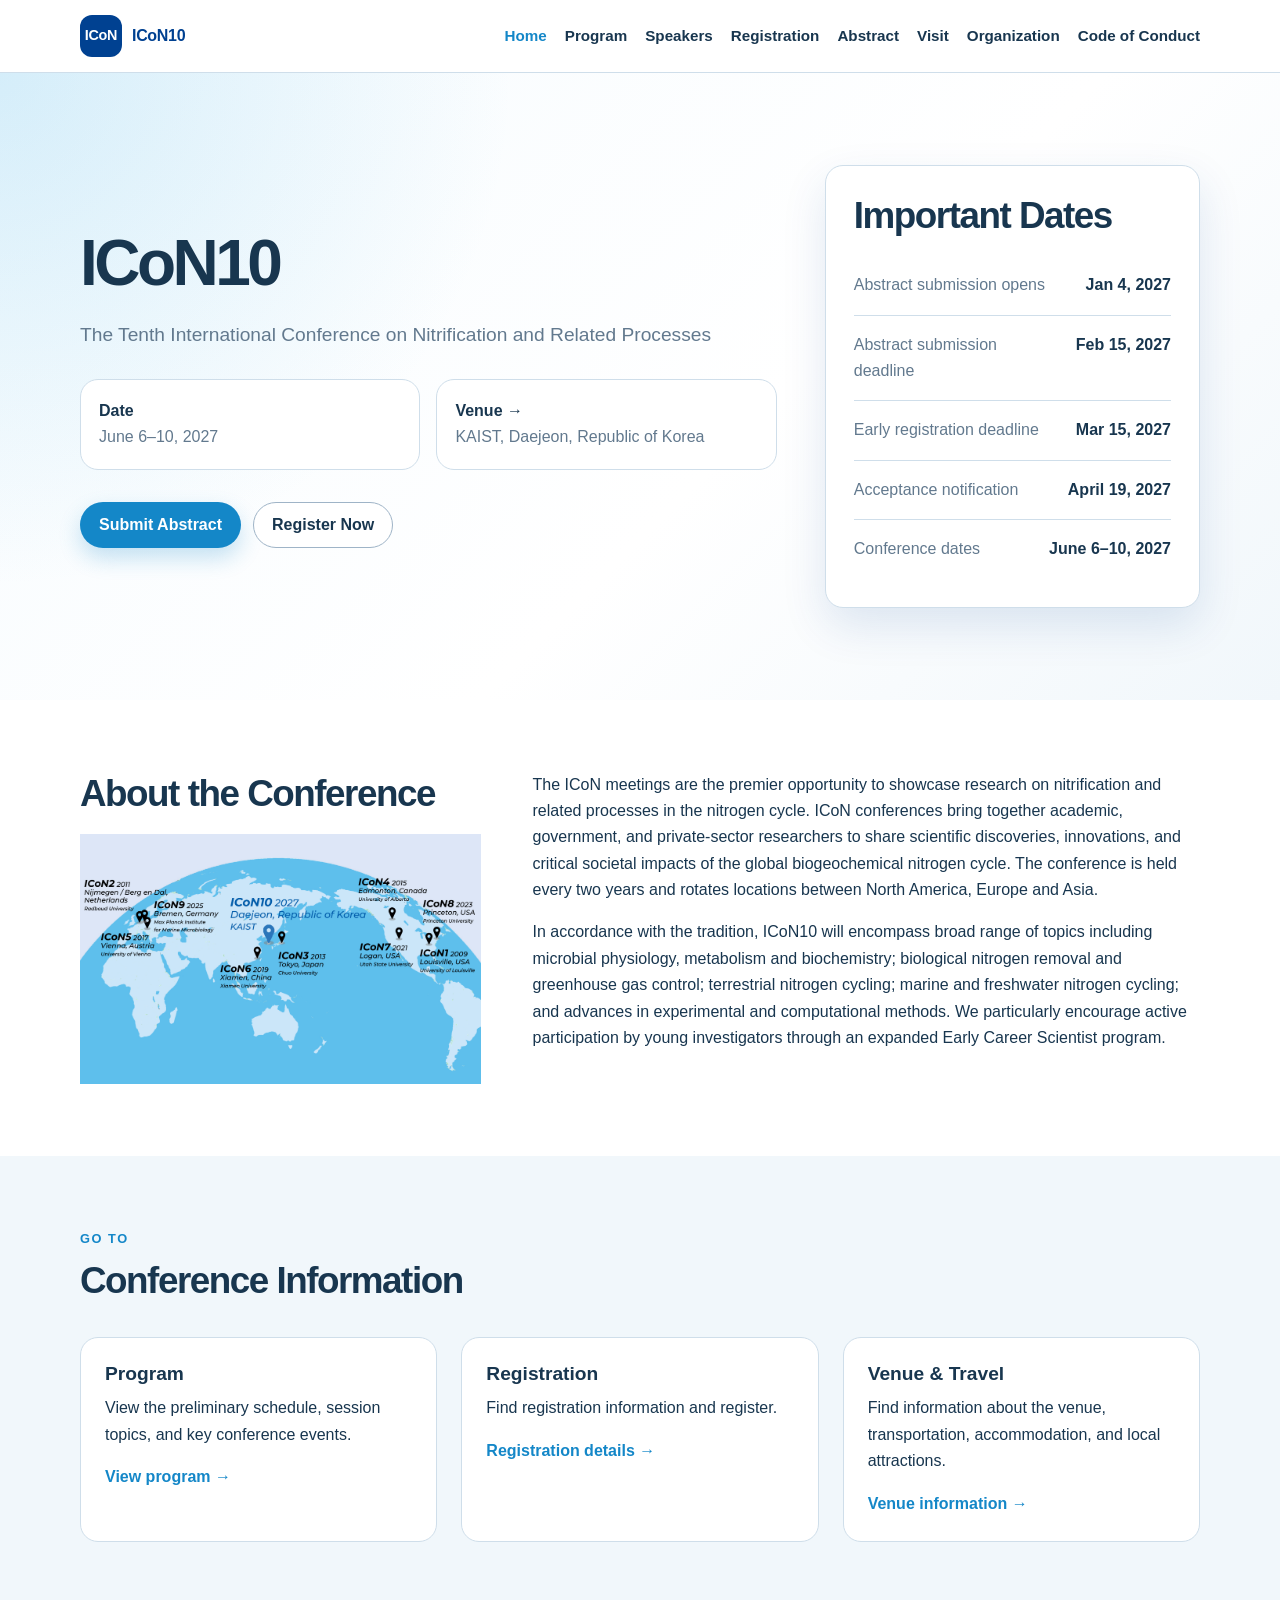
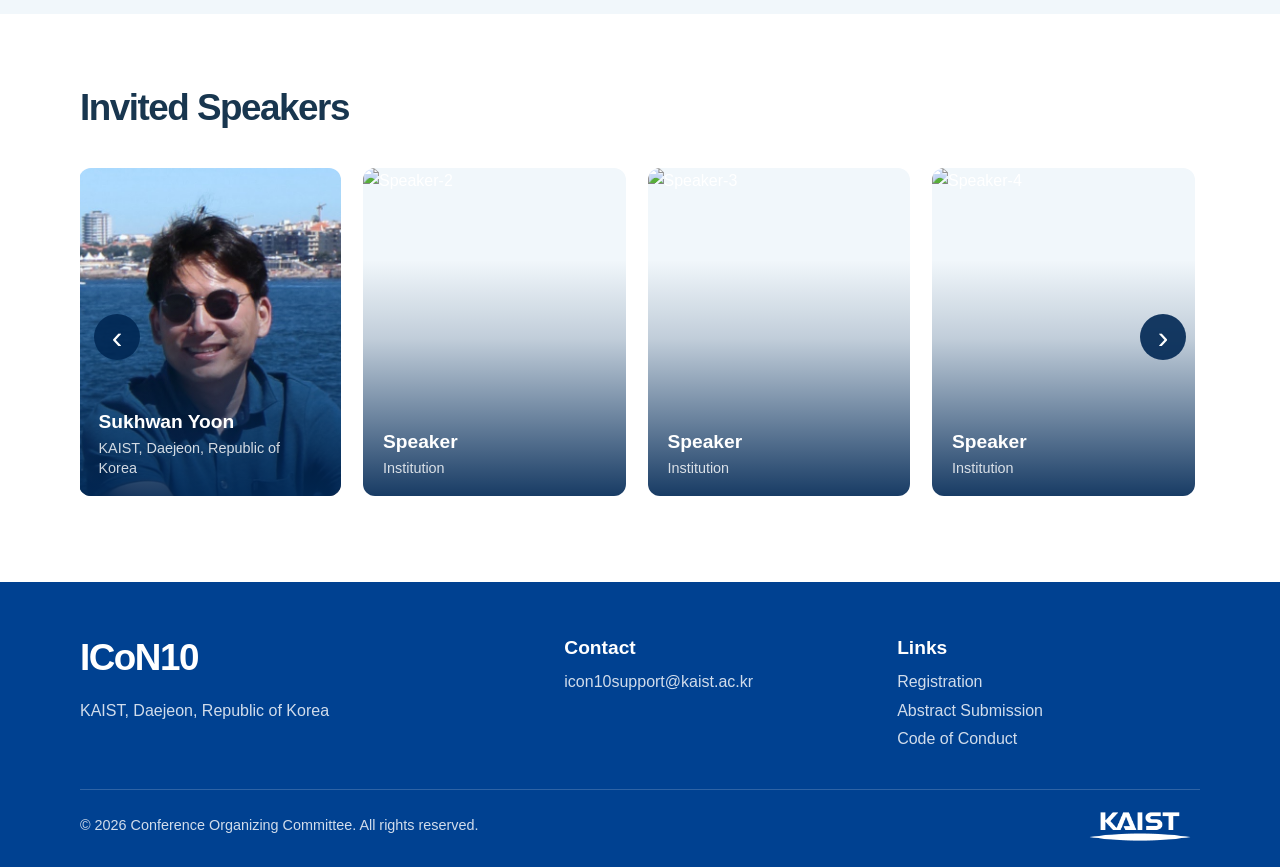
==== commit c067fed9: "Add files via upload" ====
--- a/index.html
+++ b/index.html
@@ -84,7 +84,6 @@
     <section class="section">
       <div class="container two-column">
         <div>
-          <p class="section-label">About</p>
           <h2>About the Conference</h2>
           <figure class="icon-conference-image">
             <img src="images/icon-conference.jpg" alt="ICoN conference" loading="lazy">
@@ -92,14 +91,14 @@
         </div>
         <div>
           <p>The ICoN meetings are the premier opportunity to showcase research on nitrification and related processes
-            in the nitrogen cycle. ICoN conferences bring together academic, government, and private sector researchers
+            in the nitrogen cycle. ICoN conferences bring together academic, government, and private-sector researchers
             to share scientific discoveries, innovations, and critical societal impacts of the global biogeochemical
-            nitrogen cycle. The conference is held every two years and rotates location between North America, Europe
+            nitrogen cycle. The conference is held every two years and rotates locations between North America, Europe
             and Asia.</p>
           <p>In accordance with the tradition, ICoN10 will encompass broad range of topics including microbial
             physiology, metabolism and biochemistry; biological nitrogen removal and greenhouse gas control; terrestrial
             nitrogen cycling; marine and freshwater nitrogen cycling; and advances in experimental and computational
-            methods. We particularly active participation by young investigators through an expanded Early Career
+            methods. We particularly encourage active participation by young investigators through an expanded Early Career
             Scientist program.</p>
         </div>
       </div>
@@ -108,7 +107,7 @@
     <section class="section section-muted">
       <div class="container">
         <div class="section-heading">
-          <p class="section-label">Overview</p>
+          <p class="section-label">Go to</p>
           <h2>Conference Information</h2>
         </div>
 
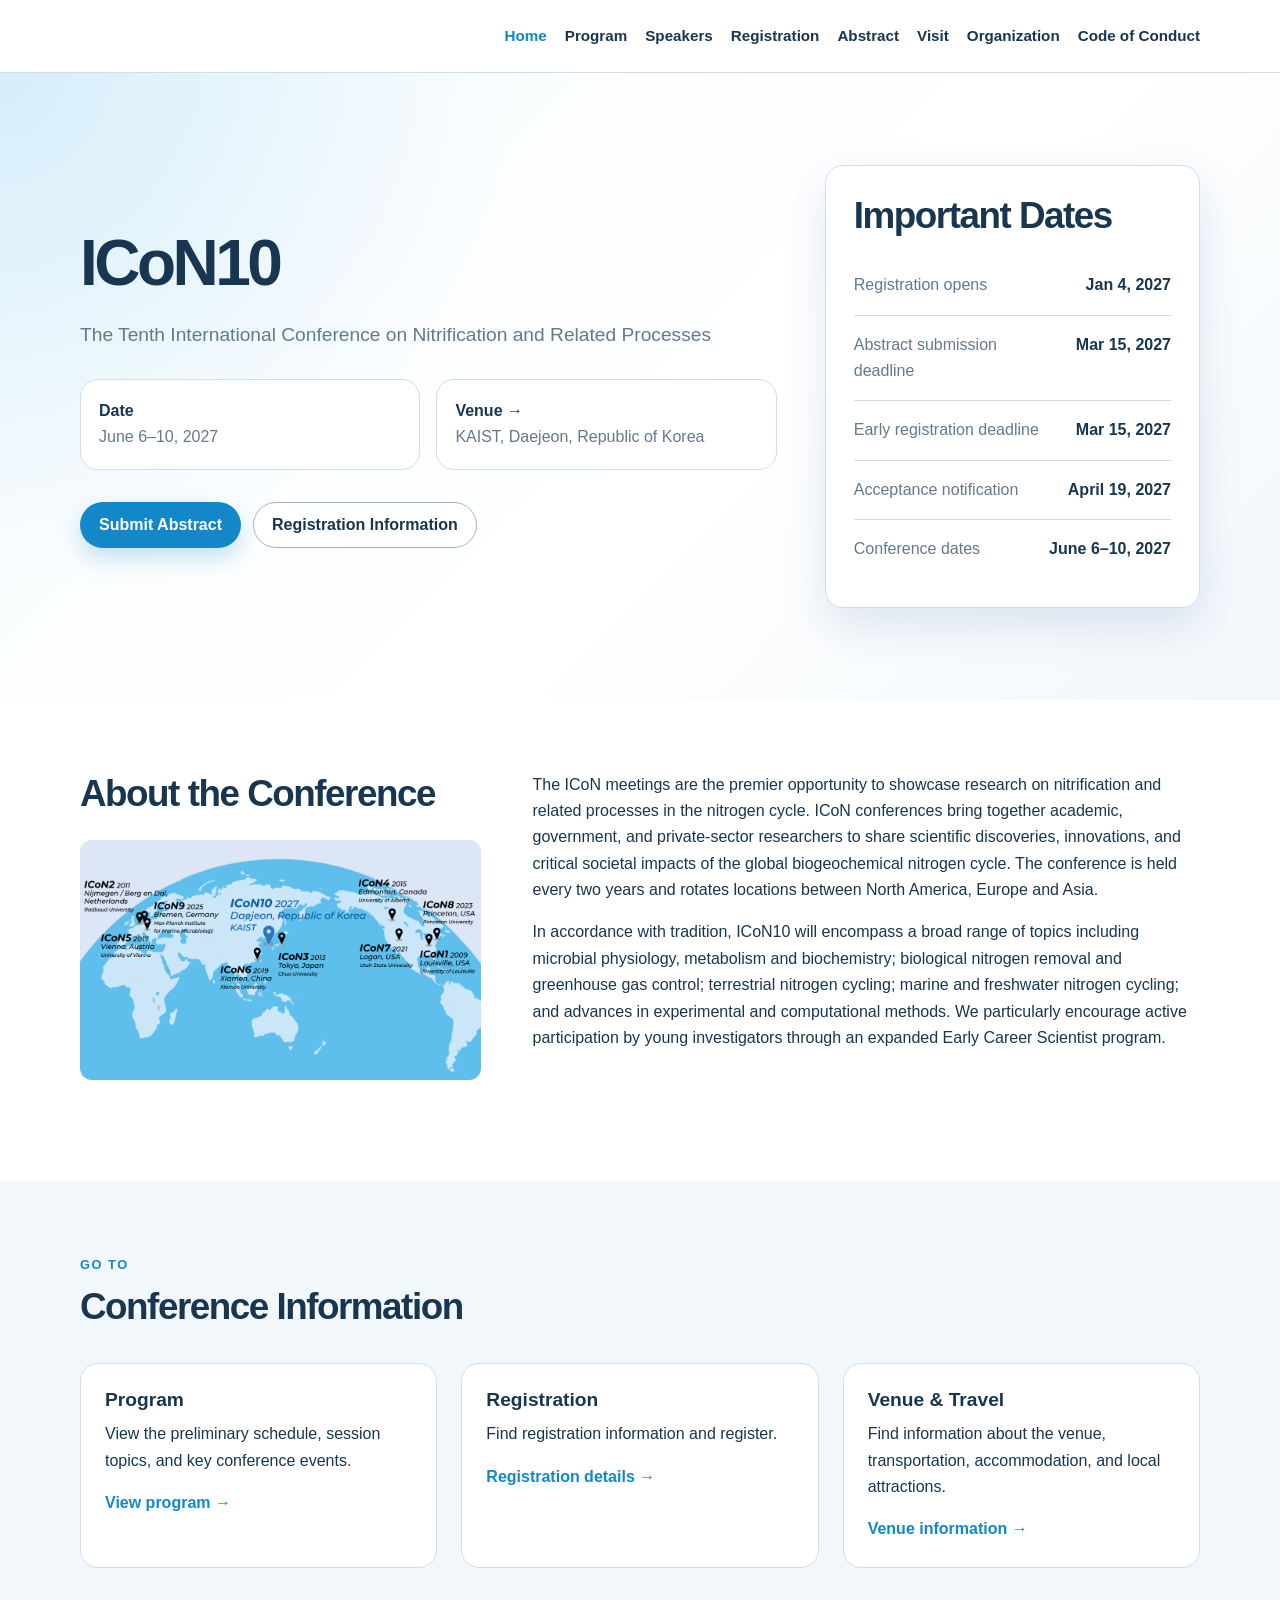
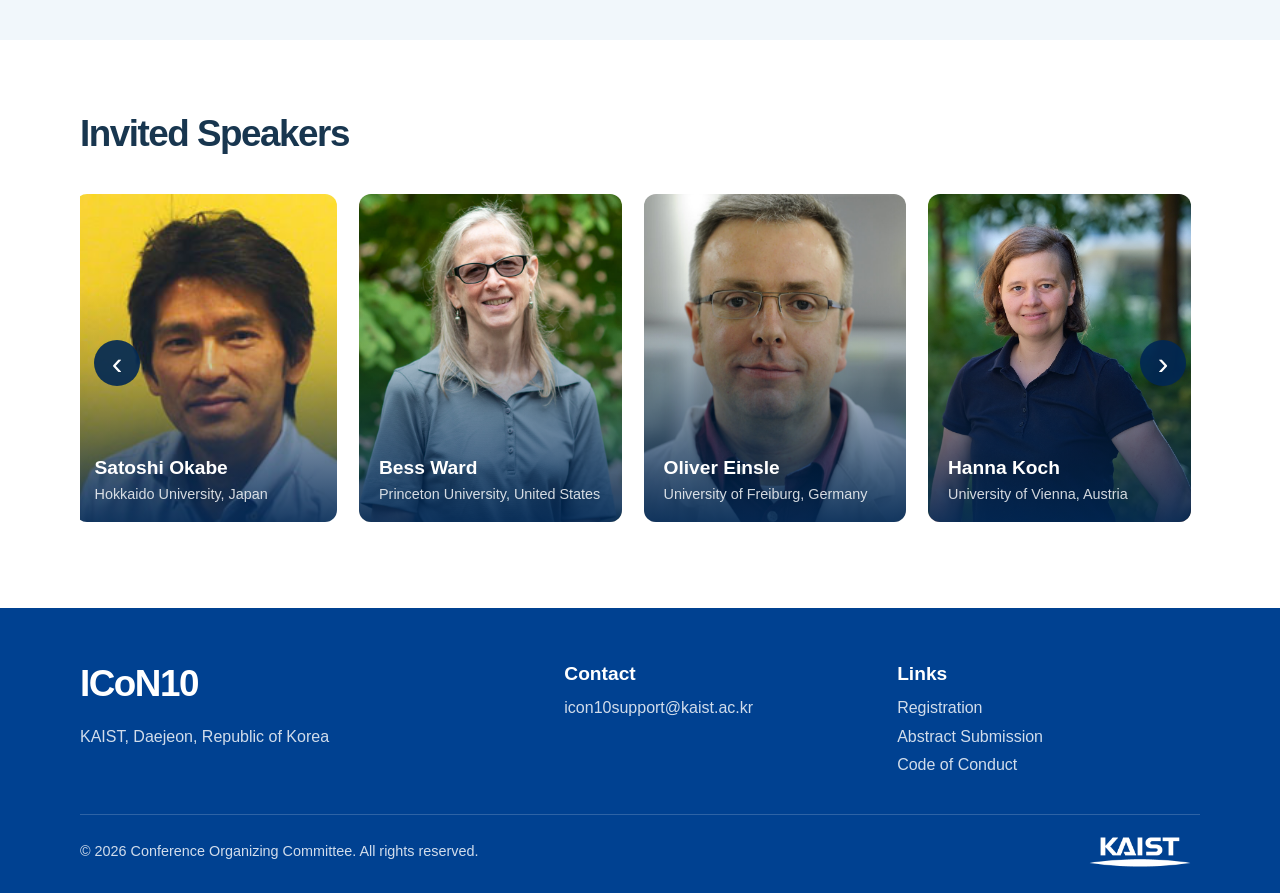
==== commit 1d582df9: "Add files via upload" ====
--- a/index.html
+++ b/index.html
@@ -6,6 +6,7 @@
   <meta name="viewport" content="width=device-width, initial-scale=1.0" />
   <meta name="description" content="Official website for ICoN10." />
   <title>ICoN10</title>
+  <link rel="icon" type="image/png" href="images/icon10-logo.png" />
   <link rel="stylesheet" href="css/style.css" />
 </head>
 
@@ -13,8 +14,7 @@
   <header class="site-header">
     <div class="container header-inner">
       <a class="site-logo" href="index.html" aria-label="Conference home">
-        <span class="logo-mark">ICoN</span>
-        <span class="logo-text">ICoN10</span>
+        <img class="site-logo-wordmark" src="images/icon10-wordmark.png" alt="">
       </a>
 
       <button class="nav-toggle" type="button" aria-label="Open navigation" aria-expanded="false">
@@ -64,15 +64,15 @@
           </div>
           <div class="button-group">
             <a class="button primary" href="abstract.html">Submit Abstract</a>
-            <a class="button secondary" href="registration.html">Register Now</a>
+            <a class="button secondary" href="registration.html">Registration Information</a>
           </div>
         </div>
 
         <div class="hero-card" aria-label="Important conference dates">
           <h2>Important Dates</h2>
           <ul class="date-list">
-            <li><span>Abstract submission opens</span><strong>Jan 4, 2027</strong></li>
-            <li><span>Abstract submission deadline</span><strong>Feb 15, 2027</strong></li>
+            <li><span>Registration opens</span><strong>Jan 4, 2027</strong></li>
+            <li><span>Abstract submission deadline</span><strong>Mar 15, 2027</strong></li>
             <li><span>Early registration deadline</span><strong>Mar 15, 2027</strong></li>
             <li><span>Acceptance notification</span><strong>April 19, 2027</strong></li>
             <li><span>Conference dates</span><strong>June 6–10, 2027</strong></li>
@@ -95,10 +95,11 @@
             to share scientific discoveries, innovations, and critical societal impacts of the global biogeochemical
             nitrogen cycle. The conference is held every two years and rotates locations between North America, Europe
             and Asia.</p>
-          <p>In accordance with the tradition, ICoN10 will encompass broad range of topics including microbial
+          <p>In accordance with tradition, ICoN10 will encompass a broad range of topics including microbial
             physiology, metabolism and biochemistry; biological nitrogen removal and greenhouse gas control; terrestrial
             nitrogen cycling; marine and freshwater nitrogen cycling; and advances in experimental and computational
-            methods. We particularly encourage active participation by young investigators through an expanded Early Career
+            methods. We particularly encourage active participation by young investigators through an expanded Early
+            Career
             Scientist program.</p>
         </div>
       </div>
@@ -144,44 +145,65 @@
           </button>
 
           <div class="speaker-slider-track" id="speaker-slider-track" aria-label="Invited speakers">
-            <a class="speaker-slide" href="https://cee.kaist.ac.kr/boards/view/people_en/58/sc_category/1"
-              target="_blank" rel="noopener noreferrer">
-              <img src="images/speakers/speaker-1.jpg" alt="Speaker-1" loading="lazy" draggable="false">
-              <div class="speaker-slide-info">
-                <h3>Sukhwan Yoon</h3>
-                <p>KAIST, Daejeon, Republic of Korea</p>
-              </div>
-            </a>
-
-            <a class="speaker-slide" href="speaker-2" target="_blank" rel="noopener noreferrer">
-              <img src="images/speakers/speaker-2.jpg" alt="Speaker-2" loading="lazy" draggable="false">
-              <div class="speaker-slide-info">
-                <h3>Speaker</h3>
-                <p>Institution</p>
-              </div>
-            </a>
-
-            <a class="speaker-slide" href="speaker-3" target="_blank" rel="noopener noreferrer">
-              <img src="images/speakers/speaker-3.jpg" alt="Speaker-3" loading="lazy" draggable="false">
-              <div class="speaker-slide-info">
-                <h3>Speaker</h3>
-                <p>Institution</p>
-              </div>
-            </a>
-
-            <a class="speaker-slide" href="speaker-4" target="_blank" rel="noopener noreferrer">
-              <img src="images/speakers/speaker-4.jpg" alt="Speaker-4" loading="lazy" draggable="false">
-              <div class="speaker-slide-info">
-                <h3>Speaker</h3>
-                <p>Institution</p>
-              </div>
-            </a>
-
-            <a class="speaker-slide" href="speaker-5" target="_blank" rel="noopener noreferrer">
-              <img src="images/speakers/speaker-5.jpg" alt="Speaker-5" loading="lazy" draggable="false">
-              <div class="speaker-slide-info">
-                <h3>Speaker</h3>
-                <p>Institution</p>
+            <a class="speaker-slide" href="https://www.eng.hokudai.ac.jp/labo/water/member.html" target="_blank"
+              rel="noopener noreferrer">
+              <img src="images/speakers/okabe.jpg" alt="Satoshi Okabe" loading="lazy" draggable="false">
+              <div class="speaker-slide-info">
+                <h3>Satoshi Okabe</h3>
+                <p>Hokkaido University, Japan</p>
+              </div>
+            </a>
+
+            <a class="speaker-slide" href="https://geosciences.princeton.edu/people/bess-b-ward" target="_blank"
+              rel="noopener noreferrer">
+              <img src="images/speakers/ward.jpg" alt="Bess Ward" loading="lazy" draggable="false">
+              <div class="speaker-slide-info">
+                <h3>Bess Ward</h3>
+                <p>Princeton University, United States</p>
+              </div>
+            </a>
+
+            <a class="speaker-slide" href="https://uni-freiburg.de/frias/prof-dr-oliver-einsle/" target="_blank"
+              rel="noopener noreferrer">
+              <img src="images/speakers/einsle.jpg" alt="Oliver Einsle" loading="lazy" draggable="false">
+              <div class="speaker-slide-info">
+                <h3>Oliver Einsle</h3>
+                <p>University of Freiburg, Germany</p>
+              </div>
+            </a>
+
+            <a class="speaker-slide" href="https://dome.univie.ac.at/koch" target="_blank" rel="noopener noreferrer">
+              <img src="images/speakers/koch.jpg" alt="Hanna Koch" loading="lazy" draggable="false">
+              <div class="speaker-slide-info">
+                <h3>Hanna Koch</h3>
+                <p>University of Vienna, Austria</p>
+              </div>
+            </a>
+
+            <a class="speaker-slide" href="https://ce.gatech.edu/directory/person/ameet-pinto" target="_blank"
+              rel="noopener noreferrer">
+              <img src="images/speakers/pinto.jpg" alt="Ameet Pinto" loading="lazy" draggable="false">
+              <div class="speaker-slide-info">
+                <h3>Ameet Pinto</h3>
+                <p>Georgia Institute of Technology, United States</p>
+              </div>
+            </a>
+
+            <a class="speaker-slide" href="https://www.cityu.edu.hk/see/people/prof-ping-han" target="_blank"
+              rel="noopener noreferrer">
+              <img src="images/speakers/han.jpg" alt="Ping Han" loading="lazy" draggable="false">
+              <div class="speaker-slide-info">
+                <h3>Ping Han</h3>
+                <p>City University of Hong Kong, Hong Kong</p>
+              </div>
+            </a>
+
+            <a class="speaker-slide" href="https://eco.sysu.edu.cn/en/teacher/Yang%20Yuchun" target="_blank"
+              rel="noopener noreferrer">
+              <img src="images/speakers/yang.jpg" alt="Yuchun Yang" loading="lazy" draggable="false">
+              <div class="speaker-slide-info">
+                <h3>Yuchun Yang</h3>
+                <p>Sun Yat-sen University, China</p>
               </div>
             </a>
           </div>
@@ -225,4 +247,4 @@
   <script src="js/main.js"></script>
 </body>
 
-</html>+</html>
--- a/css/style.css
+++ b/css/style.css
@@ -36,6 +36,7 @@
   --color-hero-glow: rgba(95, 190, 235, 0.22);
   --color-dialog-backdrop: rgba(0, 39, 84, 0.64);
   --shadow-card: 0 18px 45px rgba(0, 65, 145, 0.12);
+  --shadow-card-soft: 0 12px 30px rgba(0, 65, 145, 0.08);
   --shadow-dialog: 0 24px 70px rgba(0, 39, 84, 0.3);
   --shadow-button: 0 10px 22px rgba(20, 135, 200, 0.24);
   --radius-sm: 8px;
@@ -149,7 +150,7 @@
   text-decoration: underline;
 }
 
-/* 이메일 링크 */
+/* Email links */
 a[href^="mailto:"],
 a[href^="mailto:"]:visited {
   color: var(--color-blue);
@@ -248,19 +249,18 @@
   text-decoration: none;
 }
 
-.logo-mark {
-  display: inline-grid;
-  place-items: center;
+.site-logo-symbol {
+  flex: 0 0 auto;
   width: 42px;
   height: 42px;
-  color: var(--color-bg);
-  background: var(--color-navy);
-  border-radius: var(--radius-md);
-  font-size: 0.9rem;
-}
-
-.logo-text {
-  white-space: nowrap;
+  object-fit: contain;
+}
+
+.site-logo-wordmark {
+  width: auto;
+  max-width: 128px;
+  height: 25px;
+  object-fit: contain;
 }
 
 .site-nav {
@@ -319,7 +319,7 @@
   align-items: center;
 }
 
-/* 메뉴 사이에서 마우스가 빠지는 것을 방지하는 공간 */
+/* Keep the pointer inside the dropdown interaction area. */
 .nav-dropdown::after {
   content: "";
   position: absolute;
@@ -334,7 +334,7 @@
   align-items: center;
 }
 
-/* 기본 상태에서는 드롭다운 숨김 */
+/* Hide the dropdown until hover or keyboard focus. */
 .nav-dropdown-menu {
   position: absolute;
   z-index: 100;
@@ -361,7 +361,7 @@
     transform 0.2s ease;
 }
 
-/* 마우스오버 또는 키보드 포커스 시 표시 */
+/* Show the dropdown on hover or keyboard focus. */
 .nav-dropdown:hover .nav-dropdown-menu,
 .nav-dropdown:focus-within .nav-dropdown-menu {
   opacity: 1;
@@ -370,7 +370,7 @@
   transform: translate(-50%, 0);
 }
 
-/* 드롭다운 안의 링크 */
+/* Dropdown links */
 .site-nav .nav-dropdown-menu a {
   display: block;
   padding: 11px 14px;
@@ -433,21 +433,17 @@
   z-index: 1;
 }
 
-/* .page-title>.container>p:last-of-type {
+.page-title>.container>p:last-child:not(.eyebrow) {
   max-width: 760px;
   margin-bottom: 0;
   color: var(--color-muted);
   font-size: 1.12rem;
 }
- */
-
-/* .page-title p {
-  max-width: 760px;
+
+.page-title h1:last-child {
   margin-bottom: 0;
-  color: var(--color-muted);
-  font-size: 1.12rem;
-}
- */
+}
+
 /* ================================================================
    06. BUTTONS
 ================================================================ */
@@ -508,6 +504,13 @@
   border-color: var(--color-blue);
 }
 
+.button[aria-disabled="true"] {
+  opacity: 0.65;
+  box-shadow: none;
+  cursor: not-allowed;
+  pointer-events: none;
+}
+
 /* ================================================================
    07. SHARED CARDS, TABLES AND LISTS
 ================================================================ */
@@ -515,23 +518,44 @@
 .hero-card,
 .info-card,
 .speaker-card,
-.contact-card,
-.card {
-  background: var(--color-bg);
+.card,
+.program-status-card,
+.hotel-card,
+.organizer-card,
+.sponsor-area {
   border: 1px solid var(--color-border);
-  border-radius: var(--radius-lg);
-}
-
+}
+
+.hero-card,
 .info-card,
 .speaker-card,
-.contact-card {
+.card,
+.program-status-card,
+.hotel-card {
+  background: var(--color-bg);
+}
+
+.hero-card,
+.info-card,
+.speaker-card,
+.card {
+  border-radius: var(--radius-lg);
+}
+
+.info-card,
+.speaker-card {
   padding: 24px;
+}
+
+.info-card> :last-child,
+.speaker-card> :last-child,
+.card> :last-child {
+  margin-bottom: 0;
 }
 
 .info-card a,
 .speaker-name-link,
 .committee-name-link,
-.hotel-reference-link,
 .venue-detail-link,
 .venue-card-link {
   font-weight: 750;
@@ -546,8 +570,25 @@
   color: var(--color-blue);
 }
 
-.table-wrapper,
-.hotel-table-wrapper {
+.speaker-slide img,
+.speaker-photo img,
+.hotel-card-image img {
+  width: 100%;
+  height: 100%;
+  object-fit: cover;
+  transition: transform 0.35s ease;
+}
+
+.speaker-slide:hover img,
+.speaker-slide:focus-visible img,
+.speaker-card:hover .speaker-photo img,
+.speaker-card:focus-within .speaker-photo img,
+.hotel-card:hover .hotel-card-image img,
+.hotel-card:focus-within .hotel-card-image img {
+  transform: scale(1.04);
+}
+
+.table-wrapper {
   overflow-x: auto;
   margin: 22px 0 34px;
   border: 1px solid var(--color-border);
@@ -580,22 +621,16 @@
   border-bottom: 0;
 }
 
-.check-list,
-.number-list,
-.person-list {
+.check-list {
   margin: 0 0 32px;
   padding-left: 1.2rem;
 }
 
-.check-list li,
-.number-list li,
-.person-list li {
+.check-list li {
   margin-bottom: 8px;
 }
 
-.check-list li::marker,
-.number-list li::marker,
-.person-list li::marker {
+.check-list li::marker {
   color: var(--color-blue);
 }
 
@@ -786,7 +821,7 @@
   white-space: nowrap;
 }
 
-.about-conference-image {
+.icon-conference-image {
   overflow: hidden;
   margin: 24px 0 30px;
   background: var(--color-bg-muted);
@@ -794,16 +829,11 @@
   aspect-ratio: 5 / 3;
 }
 
-.about-conference-image img {
+.icon-conference-image img {
   width: 100%;
   height: 100%;
   max-height: 460px;
   object-fit: cover;
-}
-
-.centered-link {
-  margin-top: 30px;
-  text-align: center;
 }
 
 /* Home: continuous invited-speaker slider */
@@ -863,17 +893,8 @@
 }
 
 .speaker-slide img {
-  width: 100%;
-  height: 100%;
-  object-fit: cover;
   pointer-events: none;
   -webkit-user-drag: none;
-  transition: transform 0.35s ease;
-}
-
-.speaker-slide:hover img,
-.speaker-slide:focus-visible img {
-  transform: scale(1.04);
 }
 
 .speaker-slide-info {
@@ -935,13 +956,8 @@
   transform: translateY(-50%) scale(1.06);
 }
 
-.speaker-slider-actions {
-  margin-top: 22px;
-  text-align: center;
-}
-
 /* ================================================================
-   20. PROGRAM — program.html
+   20-1. PROGRAM — detailed schedule in program-building.html
 ================================================================ */
 
 .program-downloads {
@@ -1048,10 +1064,91 @@
   background: var(--color-bg-muted);
 }
 
+/* Detailed session grid */
+
+.schedule-session {
+  display: block;
+  padding: 0;
+}
+
+.session-grid {
+  width: 100%;
+}
+
+.session-grid-row {
+  display: grid;
+  grid-template-columns:
+    140px minmax(190px, 0.8fr) minmax(260px, 1.2fr);
+  gap: 24px;
+  align-items: start;
+}
+
+.session-grid-row h3,
+.session-grid-row p {
+  margin: 0;
+}
+
+.session-heading-row {
+  padding: 22px 24px;
+}
+
+.session-main-time {
+  color: var(--color-blue);
+  font-weight: 800;
+  white-space: nowrap;
+}
+
+.session-heading-content {
+  grid-column: 2 / -1;
+}
+
+.session-heading-content h3 {
+  margin: 0;
+}
+
+.session-heading-content .session-chair {
+  margin: 10px 0 0;
+  color: var(--color-text);
+  font-size: 1rem;
+  line-height: 1.5;
+}
+
+.session-chair {
+  margin: 6px 0 0;
+  color: var(--color-text);
+  font-size: 1rem;
+  line-height: 1.5;
+}
+
+.schedule-break-label {
+  color: var(--color-blue);
+  font-weight: 650;
+}
+
+.session-talk-row {
+  padding: 14px 24px;
+}
+
+.schedule-item .schedule-talk-time {
+  color: var(--color-muted);
+  font-size: 0.86rem;
+  font-weight: 650;
+  white-space: nowrap;
+}
+
+.schedule-talk-speaker {
+  color: var(--color-text);
+  line-height: 1.5;
+}
+
+.schedule-talk-title {
+  color: var(--color-text);
+  line-height: 1.5;
+}
 
 
 /* ================================================================
-   25. Program: temporary program overview
+   20-2. PROGRAM — temporary program overview
 ================================================================ */
 
 
@@ -1064,19 +1161,13 @@
   overflow: hidden;
   max-width: 1120px;
   margin: 0 auto;
-
-  background: var(--color-bg);
-  border: 1px solid var(--color-light-blue);
   border-radius: var(--radius-md);
-  box-shadow: 0 16px 40px rgb(0 59 113 / 8%);
+  box-shadow: var(--shadow-card-soft);
 }
 
 .program-status-content {
   padding: 42px 46px;
-  background:
-    linear-gradient(135deg,
-      rgb(232 247 255 / 95%),
-      rgb(255 255 255 / 98%));
+  background: linear-gradient(135deg, var(--color-info-bg), var(--color-bg));
 }
 
 .program-status-content .section-label {
@@ -1096,7 +1187,7 @@
 
 .program-status-content .program-status-note {
   margin-top: 16px;
-  color: var(--color-text-muted);
+  color: var(--color-muted);
   font-size: 0.95rem;
 }
 
@@ -1145,15 +1236,9 @@
   color: var(--color-muted);
   background: var(--color-bg-muted);
   border-radius: var(--radius-md);
-  aspect-ratio: 4 / 3;
+  aspect-ratio: 4 / 5;
   font-weight: 700;
   place-items: center;
-}
-
-.speaker-photo img {
-  width: 100%;
-  height: 100%;
-  object-fit: cover;
 }
 
 .speaker-name-link {
@@ -1164,8 +1249,15 @@
    40. REGISTRATION — registration.html
 ================================================================ */
 
-.page-registration .button.primary .button.secondary {
-  margin-top: 4px;
+.registration-fee-table thead th {
+  padding: 10px 22px;
+  line-height: 1.2;
+}
+
+.registration-fee-table thead th[rowspan],
+.registration-fee-table thead tr:last-child th {
+  border-bottom: 1px solid var(--color-border);
+  vertical-align: middle;
 }
 
 /* ================================================================
@@ -1430,36 +1522,21 @@
 /* 60-3. Accommodation */
 
 .hotel-card-grid {
-  display: grid;
-  grid-template-columns: repeat(3, minmax(0, 1fr));
   gap: 28px;
   margin-top: 40px;
 }
 
 .hotel-card {
   overflow: hidden;
-
-  background: var(--color-bg);
-  border: 1px solid var(--color-border);
   border-radius: var(--radius-md);
-  box-shadow: 0 12px 30px rgb(0 59 113 / 7%);
+  box-shadow: var(--shadow-card-soft);
 }
 
 .hotel-card-image {
+  display: block;
   overflow: hidden;
   aspect-ratio: 16 / 9;
   background: var(--color-bg-muted);
-}
-
-.hotel-card-image img {
-  width: 100%;
-  height: 100%;
-  object-fit: cover;
-  transition: transform 0.3s ease;
-}
-
-.hotel-card:hover .hotel-card-image img {
-  transform: scale(1.025);
 }
 
 .hotel-card-body {
@@ -1470,19 +1547,6 @@
   margin: 0 0 24px;
   font-size: 1.25rem;
   line-height: 1.4;
-}
-
-.hotel-card-title a {
-  color: inherit;
-  text-decoration: none;
-}
-
-.hotel-card-title a:hover,
-.hotel-card-title a:focus-visible {
-  color: var(--color-blue);
-  text-decoration: underline;
-  text-decoration-thickness: 1.5px;
-  text-underline-offset: 5px;
 }
 
 .hotel-card-details {
@@ -1510,21 +1574,8 @@
   line-height: 1.55;
 }
 
-.hotel-card-details a {
-  color: inherit;
-  text-decoration: none;
-}
-
-.hotel-card-details a:hover,
-.hotel-card-details a:focus-visible {
-  color: var(--color-blue);
-  text-decoration: underline;
-  text-decoration-thickness: 1.5px;
-  text-underline-offset: 4px;
-}
-
 .venue-accommodation-box {
-  margin-top: 0px;
+  margin-top: 0;
 }
 
 .venue-accommodation-box p:last-child {
@@ -1636,7 +1687,6 @@
 .sponsor-area {
   padding: 20px 24px;
   background: var(--color-bg-muted);
-  border: 1px solid var(--color-border);
   border-radius: var(--radius-sm);
 }
 
@@ -1682,7 +1732,7 @@
   padding: 12px;
   border-bottom: 1px solid var(--color-border-strong);
   text-align: left;
-  vertical-align: top;
+  vertical-align: middle;
   line-height: 1.5;
 }
 
@@ -1756,19 +1806,6 @@
   display: flex;
   margin-top: 30px;
 }
-
-
-
-
-
-.dev-note {
-  padding: 12px 14px;
-  color: #1f0f7e;
-  background: #c3daf7;
-  border: 1px dashed #177099;
-}
-
-
 
 /* ================================================================
    90. RESPONSIVE RULES
@@ -1857,6 +1894,10 @@
     grid-template-columns: 1fr;
   }
 
+  .page-speakers .card-grid.three {
+    grid-template-columns: repeat(2, minmax(0, 1fr));
+  }
+
   .program-downloads {
     grid-template-columns: repeat(2, minmax(0, 1fr));
   }
@@ -1902,7 +1943,7 @@
     gap: 22px;
   }
 
-  /* 여기 아래는 program 준비 후 삭제 */
+  /* Temporary program overview */
   .program-overview {
     padding-top: 36px;
     padding-bottom: 52px;
@@ -1927,6 +1968,46 @@
 }
 
 @media (max-width: 700px) {
+  .session-grid-row {
+    grid-template-columns: 92px minmax(0, 1fr);
+    gap: 6px 14px;
+  }
+
+  .session-heading-row {
+    padding: 20px 18px;
+  }
+
+  .session-heading-row .session-main-time {
+    grid-column: 1;
+    grid-row: 1 / span 2;
+  }
+
+  .session-heading-row .session-heading-content {
+    grid-column: 2;
+    grid-row: 1;
+  }
+
+  .session-talk-row {
+    padding: 13px 18px;
+  }
+
+  .session-talk-row .schedule-talk-time {
+    grid-column: 1;
+    grid-row: 1 / span 2;
+  }
+
+  .session-talk-speaker {
+    grid-column: 2;
+    grid-row: 1;
+  }
+
+  .session-talk-title {
+    grid-column: 2;
+    grid-row: 2;
+    color: var(--color-muted);
+    font-size: 0.92rem;
+  }
+
   .venue-layout {
     grid-template-columns: 1fr;
     gap: 24px;
@@ -1970,6 +2051,10 @@
 }
 
 @media (max-width: 600px) {
+  .page-speakers .card-grid.three {
+    grid-template-columns: 1fr;
+  }
+
   .speaker-slider-track {
     gap: 14px;
   }
@@ -2021,7 +2106,7 @@
     width: min(100% - 24px, var(--max-width));
   }
 
-  .logo-text {
+  .site-logo-wordmark {
     display: none;
   }
 
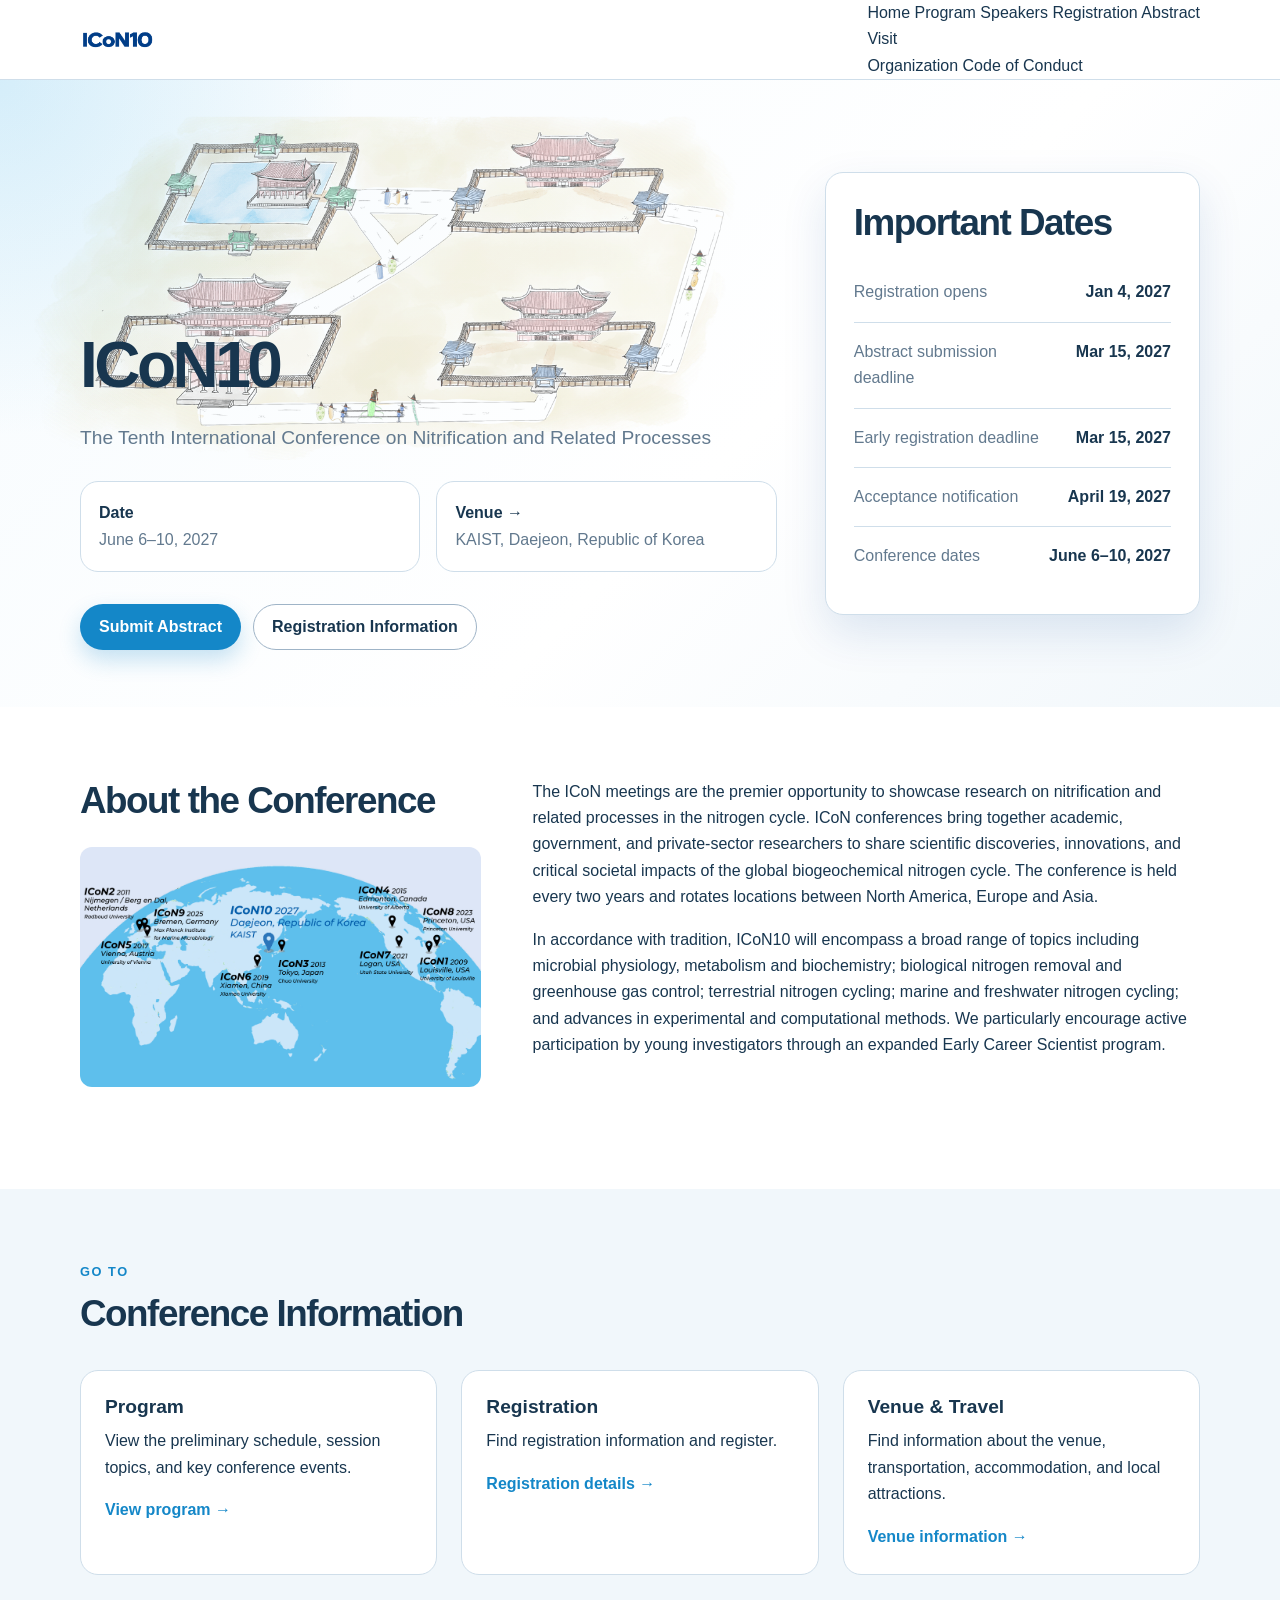
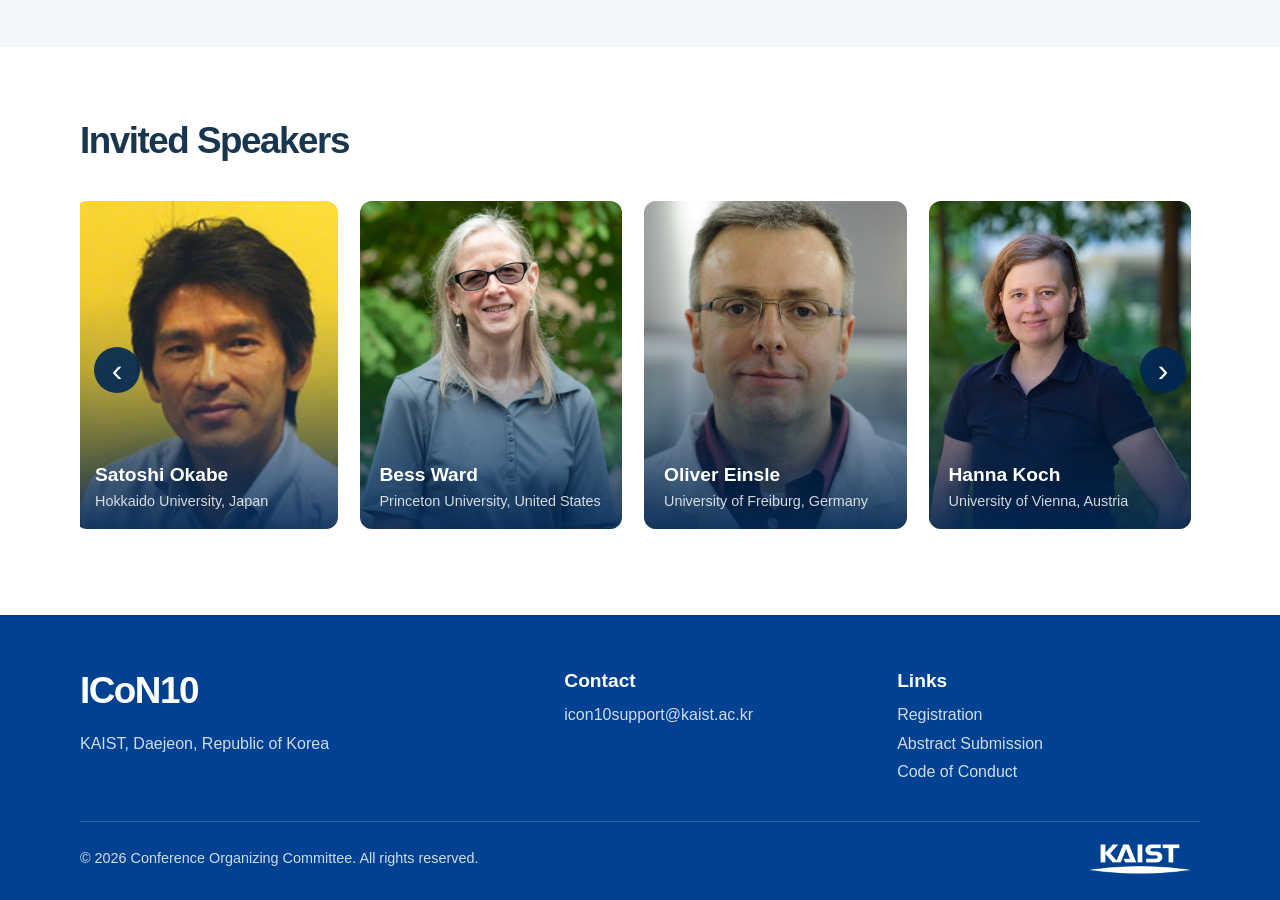
==== commit f9a9c836: "Add files via upload" ====
--- a/index.html
+++ b/index.html
@@ -5,7 +5,10 @@
   <meta charset="UTF-8" />
   <meta name="viewport" content="width=device-width, initial-scale=1.0" />
   <meta name="description" content="Official website for ICoN10." />
-  <title>ICoN10</title>
+  <title>ICoN10 — International Conference on Nitrification and Related Processes</title>
+  <meta name="description"
+    content="The 10th International Conference on Nitrification and Related Processes, June 6–10, 2027, KAIST, Daejeon, Republic of Korea.">
+
   <link rel="icon" type="image/png" href="images/icon10-logo.png" />
   <link rel="stylesheet" href="css/style.css" />
 </head>
@@ -21,7 +24,7 @@
         <span></span><span></span><span></span>
       </button>
 
-      <nav class="site-nav" aria-label="Main navigation">
+      <nav clacss="site-nav" aria-label="Main navigation">
         <a href="index.html">Home</a>
         <a href="program.html">Program</a>
         <a href="speakers.html">Speakers</a>
@@ -206,6 +209,15 @@
                 <p>Sun Yat-sen University, China</p>
               </div>
             </a>
+
+            <a class="speaker-slide" href="https://www.professoren.tum.de/en/pester-michael" target="_blank"
+              rel="noopener noreferrer">
+              <img src="images/speakers/pester.jpg" alt="Michael Pester" loading="lazy" draggable="false">
+              <div class="speaker-slide-info">
+                <h3>Michael Pester</h3>
+                <p>Technical University of Munich, Germany</p>
+              </div>
+            </a>
           </div>
 
           <button class="speaker-slider-button speaker-slider-next" type="button" aria-label="Show next speaker"
@@ -247,4 +259,4 @@
   <script src="js/main.js"></script>
 </body>
 
-</html>
+</html>
--- a/css/style.css
+++ b/css/style.css
@@ -742,15 +742,71 @@
 ================================================================ */
 
 .hero {
+  position: relative;
+  isolation: isolate;
+  overflow: hidden;
   padding: 92px 0;
-  background: radial-gradient(circle at top left, var(--color-hero-glow), transparent 36%), linear-gradient(135deg, var(--color-bg-soft-blue) 0%, var(--color-bg) 58%, var(--color-bg-muted) 100%);
+
+  background:
+    radial-gradient(circle at top left,
+      var(--color-hero-glow),
+      transparent 25%),
+    linear-gradient(135deg,
+      var(--color-bg-soft-blue) 0%,
+      var(--color-bg) 58%,
+      var(--color-bg-muted) 100%);
+}
+
+/* Traditional Korean architecture illustration */
+.hero::before {
+  content: "";
+  position: absolute;
+  z-index: 0;
+  top: 0;
+  left: 0;
+
+  width: min(980px, 60vw);
+  height: 400px;
+
+  background-image:
+    url("../images/icon10-illustration.png");
+  background-position: right center;
+  background-size: auto 360px;
+  background-repeat: no-repeat;
+
+  opacity: 0.8;
+  mix-blend-mode: multiply;
+
+  mask-image:
+    radial-gradient(ellipse 78% 76% at center,
+      #000 52%,
+      transparent 100%);
+
+  -webkit-mask-image:
+    radial-gradient(ellipse 78% 76% at center,
+      #000 52%,
+      transparent 100%);
+
+  pointer-events: none;
 }
 
 .hero-grid {
+  position: relative;
+  z-index: 1;
+
   display: grid;
-  grid-template-columns: minmax(0, 1.3fr) minmax(320px, 0.7fr);
+  grid-template-columns:
+    minmax(0, 1.3fr) minmax(320px, 0.7fr);
   gap: 48px;
   align-items: center;
+}
+
+.hero-content {
+  position: relative;
+  z-index: 1;
+  min-width: 0;
+
+  transform: translateY(95px);
 }
 
 .hero h1 {
@@ -760,6 +816,7 @@
 .hero-subtitle {
   max-width: 720px;
   margin: 0 0 28px;
+
   color: var(--color-muted);
   font-size: 1.2rem;
 }
@@ -768,11 +825,13 @@
   display: grid;
   grid-template-columns: repeat(2, minmax(0, 1fr));
   gap: 16px;
+
   margin: 26px 0 32px;
 }
 
 .hero-meta div {
   padding: 18px;
+
   background: var(--color-bg);
   border: 1px solid var(--color-border);
   border-radius: var(--radius-lg);
@@ -787,8 +846,7 @@
   color: var(--color-text);
 }
 
-.hero-meta span,
-.date-list span {
+.hero-meta span {
   color: var(--color-muted);
 }
 
@@ -807,12 +865,17 @@
   display: flex;
   justify-content: space-between;
   gap: 16px;
+
   padding: 16px 0;
   border-bottom: 1px solid var(--color-border);
 }
 
 .date-list li:last-child {
   border-bottom: 0;
+}
+
+.date-list span {
+  color: var(--color-muted);
 }
 
 .date-list strong {
@@ -823,6 +886,7 @@
 
 .icon-conference-image {
   overflow: hidden;
+
   margin: 24px 0 30px;
   background: var(--color-bg-muted);
   border-radius: var(--radius-md);
@@ -836,8 +900,6 @@
   object-fit: cover;
 }
 
-/* Home: continuous invited-speaker slider */
-
 .speaker-slider {
   position: relative;
   overflow: hidden;
@@ -846,10 +908,13 @@
 
 .speaker-slider-track {
   position: relative;
+
   display: flex;
   gap: 22px;
   overflow-x: auto;
+
   padding: 4px 2px 14px;
+
   cursor: grab;
   user-select: none;
   touch-action: pan-y;
@@ -868,9 +933,11 @@
 .speaker-slide,
 .speaker-slide:visited {
   position: relative;
+
   display: block;
   flex: 0 0 calc((100% - 66px) / 4);
   overflow: hidden;
+
   color: var(--color-bg);
   background: var(--color-bg-muted);
   border-radius: var(--radius-md);
@@ -888,7 +955,13 @@
   content: "";
   position: absolute;
   inset: 0;
-  background: linear-gradient(to top, var(--color-overlay-dark) 0%, var(--color-overlay-soft) 48%, transparent 72%);
+
+  background:
+    linear-gradient(to top,
+      var(--color-overlay-dark) 0%,
+      var(--color-overlay-soft) 48%,
+      transparent 72%);
+
   pointer-events: none;
 }
 
@@ -899,20 +972,22 @@
 
 .speaker-slide-info {
   position: absolute;
+  z-index: 1;
   right: 20px;
   bottom: 18px;
   left: 20px;
-  z-index: 1;
 }
 
 .speaker-slide-info h3 {
   margin: 0 0 5px;
+
   color: var(--color-bg);
   font-size: 1.2rem;
 }
 
 .speaker-slide-info p {
   margin: 0;
+
   color: var(--color-white-muted);
   font-size: 0.9rem;
   line-height: 1.4;
@@ -922,20 +997,27 @@
   position: absolute;
   top: 50%;
   z-index: 3;
+
   display: grid;
   width: 46px;
   height: 46px;
   padding: 0;
+
   color: var(--color-bg);
   background: var(--color-overlay-dark);
   border: 0;
   border-radius: 50%;
+
   font-size: 2rem;
   line-height: 1;
+
   cursor: pointer;
   place-items: center;
+
   transform: translateY(-50%);
-  transition: background-color 0.2s ease, transform 0.2s ease;
+  transition:
+    background-color 0.2s ease,
+    transform 0.2s ease;
 }
 
 .speaker-slider-prev {
@@ -1023,6 +1105,10 @@
 }
 
 .schedule-list {
+  --schedule-time-column: clamp(92px, 14vw, 140px);
+  --schedule-column-gap: clamp(14px, 2.2vw, 24px);
+  --schedule-inline-padding: clamp(18px, 2.3vw, 24px);
+
   overflow: hidden;
   background: var(--color-bg);
   border: 1px solid var(--color-border);
@@ -1031,9 +1117,9 @@
 
 .schedule-item {
   display: grid;
-  grid-template-columns: 140px minmax(0, 1fr);
-  gap: 24px;
-  padding: 22px 24px;
+  grid-template-columns: var(--schedule-time-column) minmax(0, 1fr);
+  gap: var(--schedule-column-gap);
+  padding: 22px var(--schedule-inline-padding);
   border-bottom: 1px solid var(--color-border);
 }
 
@@ -1078,8 +1164,8 @@
 .session-grid-row {
   display: grid;
   grid-template-columns:
-    140px minmax(190px, 0.8fr) minmax(260px, 1.2fr);
-  gap: 24px;
+    var(--schedule-time-column) minmax(190px, 0.8fr) minmax(260px, 1.2fr);
+  gap: var(--schedule-column-gap);
   align-items: start;
 }
 
@@ -1089,7 +1175,7 @@
 }
 
 .session-heading-row {
-  padding: 22px 24px;
+  padding: 22px var(--schedule-inline-padding);
 }
 
 .session-main-time {
@@ -1126,7 +1212,7 @@
 }
 
 .session-talk-row {
-  padding: 14px 24px;
+  padding: 14px var(--schedule-inline-padding);
 }
 
 .schedule-item .schedule-talk-time {
@@ -1894,6 +1980,23 @@
     grid-template-columns: 1fr;
   }
 
+  .hero-content {
+    transform: translateY(20px);
+  }
+
+  .hero::before {
+    top: 20px;
+    left: 0;
+
+    width: 100%;
+    height: 360px;
+
+    background-position: center top;
+    background-size: auto 280px;
+
+    opacity: 0.38;
+  }
+
   .page-speakers .card-grid.three {
     grid-template-columns: repeat(2, minmax(0, 1fr));
   }
@@ -1969,12 +2072,12 @@
 
 @media (max-width: 700px) {
   .session-grid-row {
-    grid-template-columns: 92px minmax(0, 1fr);
-    gap: 6px 14px;
+    grid-template-columns: var(--schedule-time-column) minmax(0, 1fr);
+    gap: 6px var(--schedule-column-gap);
   }
 
   .session-heading-row {
-    padding: 20px 18px;
+    padding: 20px var(--schedule-inline-padding);
   }
 
   .session-heading-row .session-main-time {
@@ -1988,7 +2091,7 @@
   }
 
   .session-talk-row {
-    padding: 13px 18px;
+    padding: 13px var(--schedule-inline-padding);
   }
 
   .session-talk-row .schedule-talk-time {
@@ -2116,6 +2219,24 @@
     padding: 52px 0;
   }
 
+  .hero-content {
+    transform: none;
+  }
+
+  .hero::before {
+    top: 12px;
+    height: 270px;
+
+    background-position: center top;
+    background-size: auto 225px;
+
+    opacity: 0.3;
+  }
+
+  .hero-meta {
+    grid-template-columns: 1fr;
+  }
+
   .page-title+.section {
     padding-top: 36px;
   }
@@ -2141,10 +2262,60 @@
     grid-template-columns: 1fr;
   }
 
+  /* Program schedule: stack time and content on small screens */
+
   .schedule-item {
     grid-template-columns: 1fr;
     gap: 8px;
     padding: 18px;
+  }
+
+  .schedule-session {
+    display: block;
+    padding: 0;
+  }
+
+  .session-heading-row {
+    grid-template-columns: 1fr;
+    gap: 6px;
+  }
+
+  .session-heading-row .session-main-time,
+  .session-heading-row .session-heading-content {
+    grid-column: 1;
+    grid-row: auto;
+  }
+
+  .session-heading-row .session-main-time {
+    margin-bottom: 2px;
+  }
+
+  /* Keep individual talks in two columns on mobile. */
+
+  .session-talk-row {
+    grid-template-columns: var(--schedule-time-column) minmax(0, 1fr);
+    gap: 6px var(--schedule-column-gap);
+  }
+
+  .session-talk-row .schedule-talk-time {
+    grid-column: 1;
+    grid-row: 1 / span 2;
+    margin-bottom: 0;
+  }
+
+  .session-talk-row .schedule-talk-speaker {
+    grid-column: 2;
+    grid-row: 1;
+  }
+
+  .session-talk-row .schedule-talk-title {
+    grid-column: 2;
+    grid-row: 2;
+  }
+
+  .session-talk-row .schedule-break-label {
+    grid-column: 2;
+    grid-row: 1;
   }
 
   .program-day-heading {
@@ -2173,4 +2344,4 @@
     animation-duration: 0.01ms !important;
     animation-iteration-count: 1 !important;
   }
-}+}
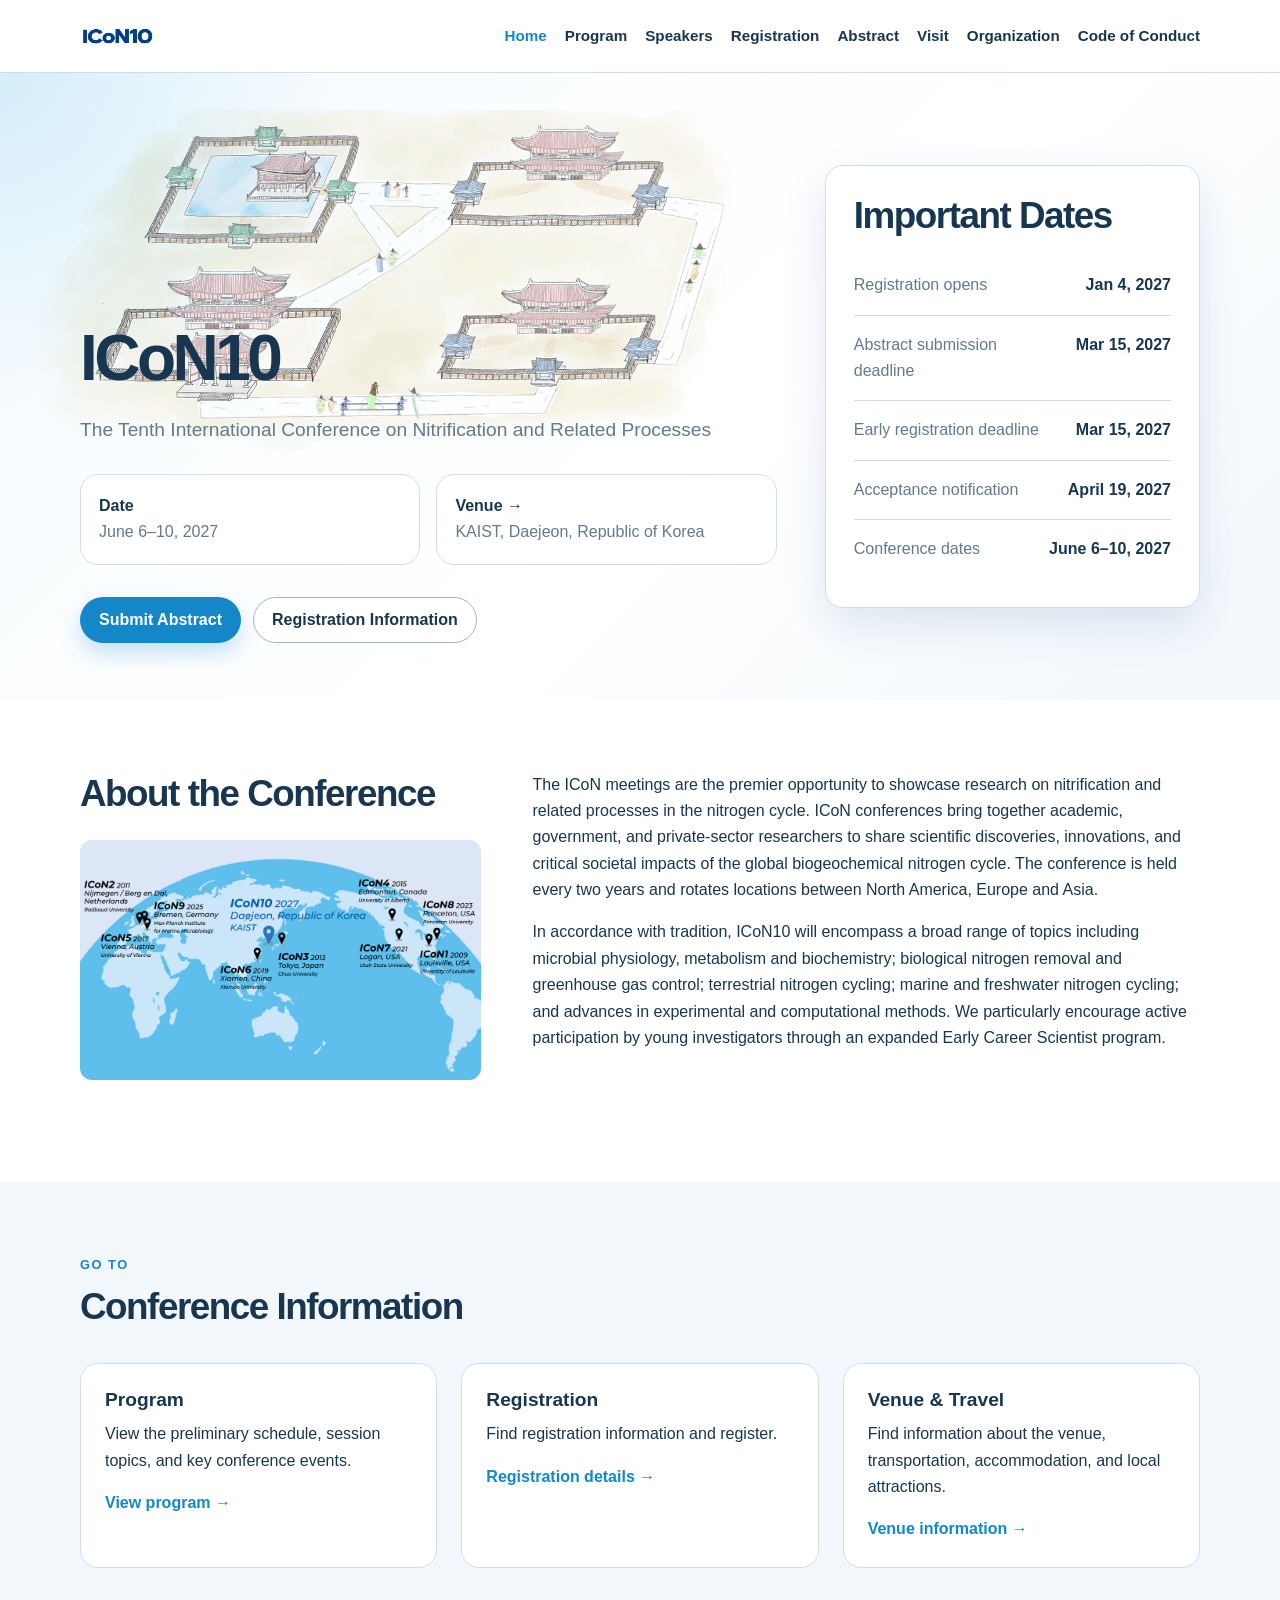
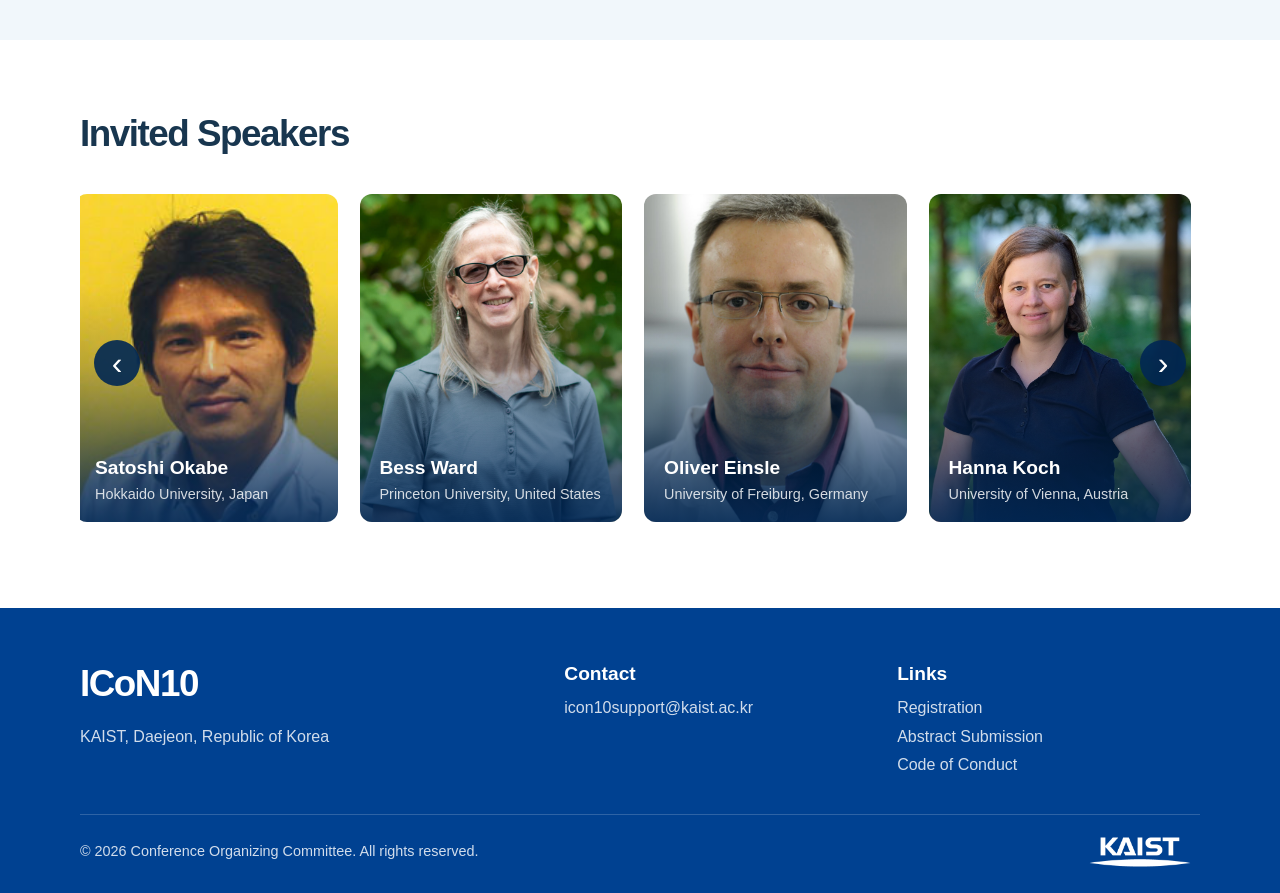
==== commit e5be6f54: "Add files via upload" ====
--- a/index.html
+++ b/index.html
@@ -5,10 +5,7 @@
   <meta charset="UTF-8" />
   <meta name="viewport" content="width=device-width, initial-scale=1.0" />
   <meta name="description" content="Official website for ICoN10." />
-  <title>ICoN10 — International Conference on Nitrification and Related Processes</title>
-  <meta name="description"
-    content="The 10th International Conference on Nitrification and Related Processes, June 6–10, 2027, KAIST, Daejeon, Republic of Korea.">
-
+  <title>ICoN10</title>
   <link rel="icon" type="image/png" href="images/icon10-logo.png" />
   <link rel="stylesheet" href="css/style.css" />
 </head>
@@ -24,7 +21,7 @@
         <span></span><span></span><span></span>
       </button>
 
-      <nav clacss="site-nav" aria-label="Main navigation">
+      <nav class="site-nav" aria-label="Main navigation">
         <a href="index.html">Home</a>
         <a href="program.html">Program</a>
         <a href="speakers.html">Speakers</a>
@@ -93,13 +90,17 @@
           </figure>
         </div>
         <div>
-          <p>The ICoN meetings are the premier opportunity to showcase research on nitrification and related processes
-            in the nitrogen cycle. ICoN conferences bring together academic, government, and private-sector researchers
+          <p>The ICoN meetings are the premier opportunity to showcase research on nitrification and related
+            processes
+            in the nitrogen cycle. ICoN conferences bring together academic, government, and private-sector
+            researchers
             to share scientific discoveries, innovations, and critical societal impacts of the global biogeochemical
-            nitrogen cycle. The conference is held every two years and rotates locations between North America, Europe
+            nitrogen cycle. The conference is held every two years and rotates locations between North America,
+            Europe
             and Asia.</p>
           <p>In accordance with tradition, ICoN10 will encompass a broad range of topics including microbial
-            physiology, metabolism and biochemistry; biological nitrogen removal and greenhouse gas control; terrestrial
+            physiology, metabolism and biochemistry; biological nitrogen removal and greenhouse gas control;
+            terrestrial
             nitrogen cycling; marine and freshwater nitrogen cycling; and advances in experimental and computational
             methods. We particularly encourage active participation by young investigators through an expanded Early
             Career
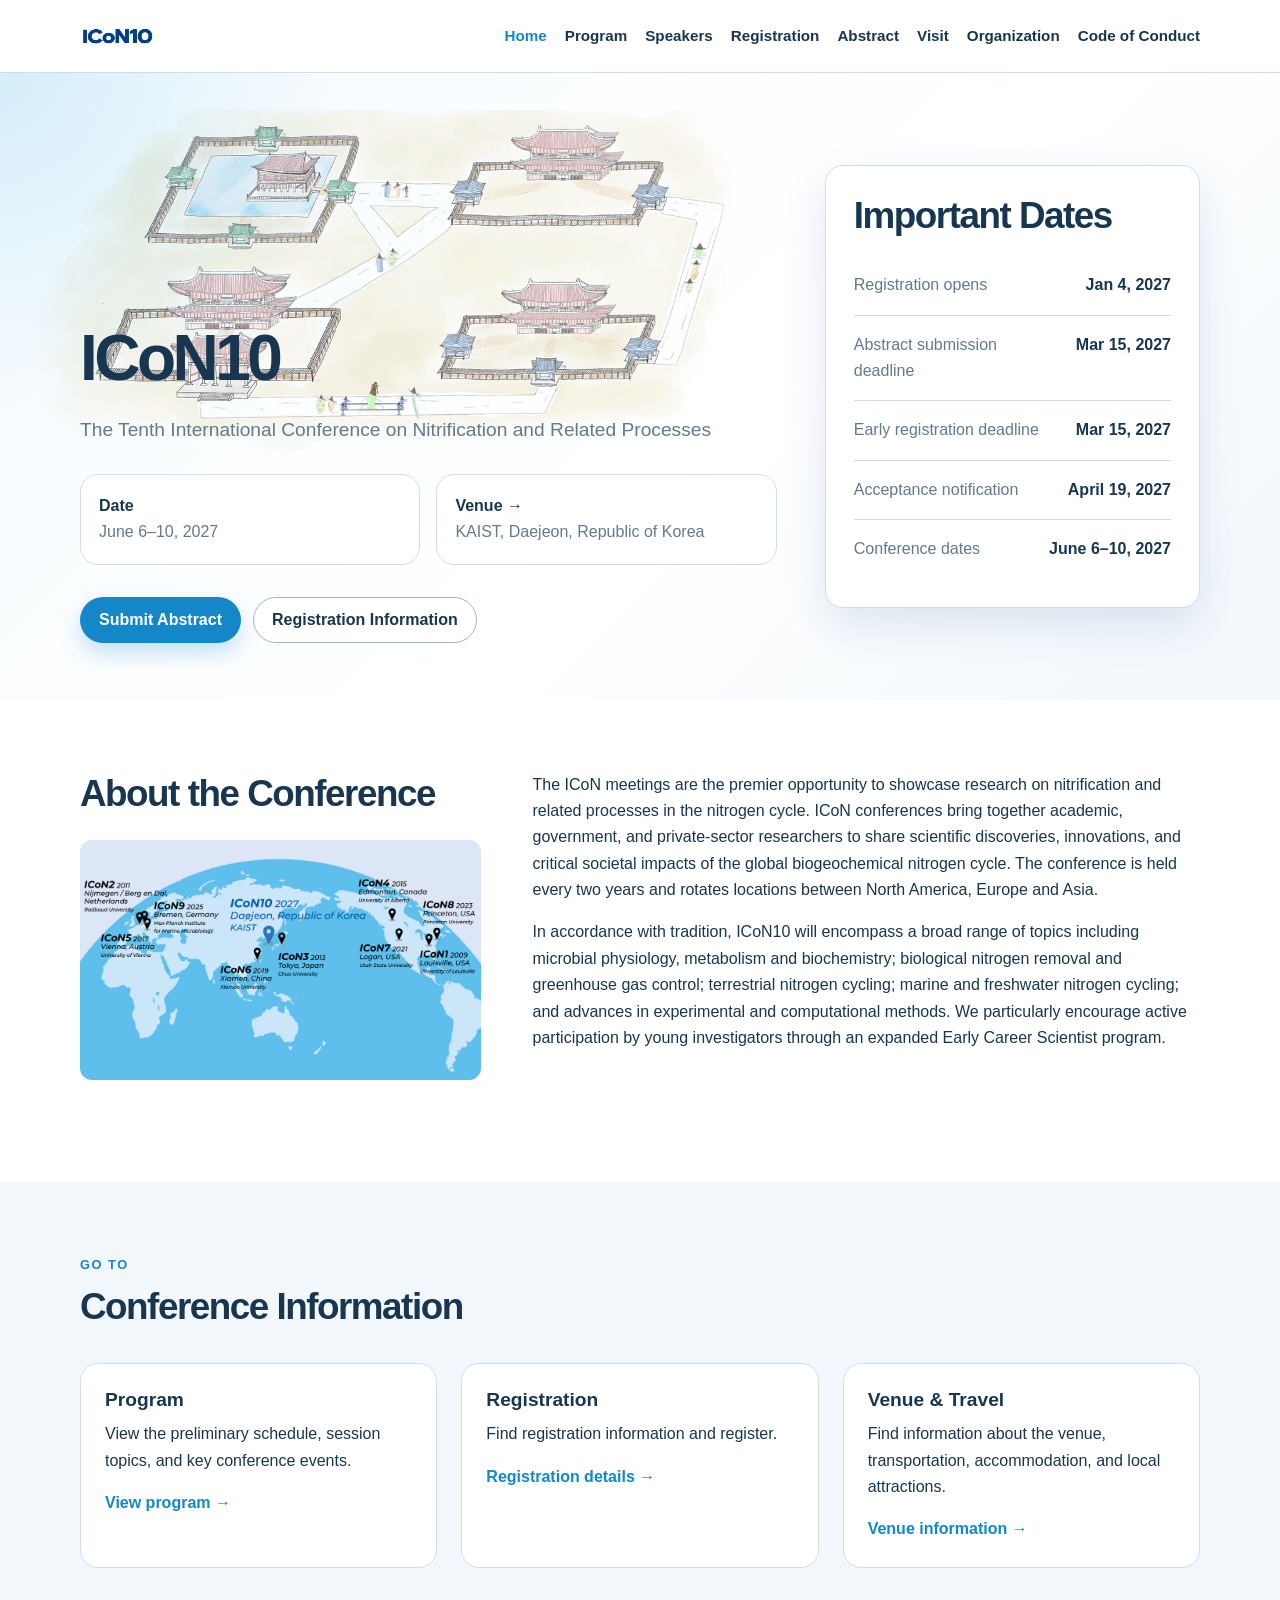
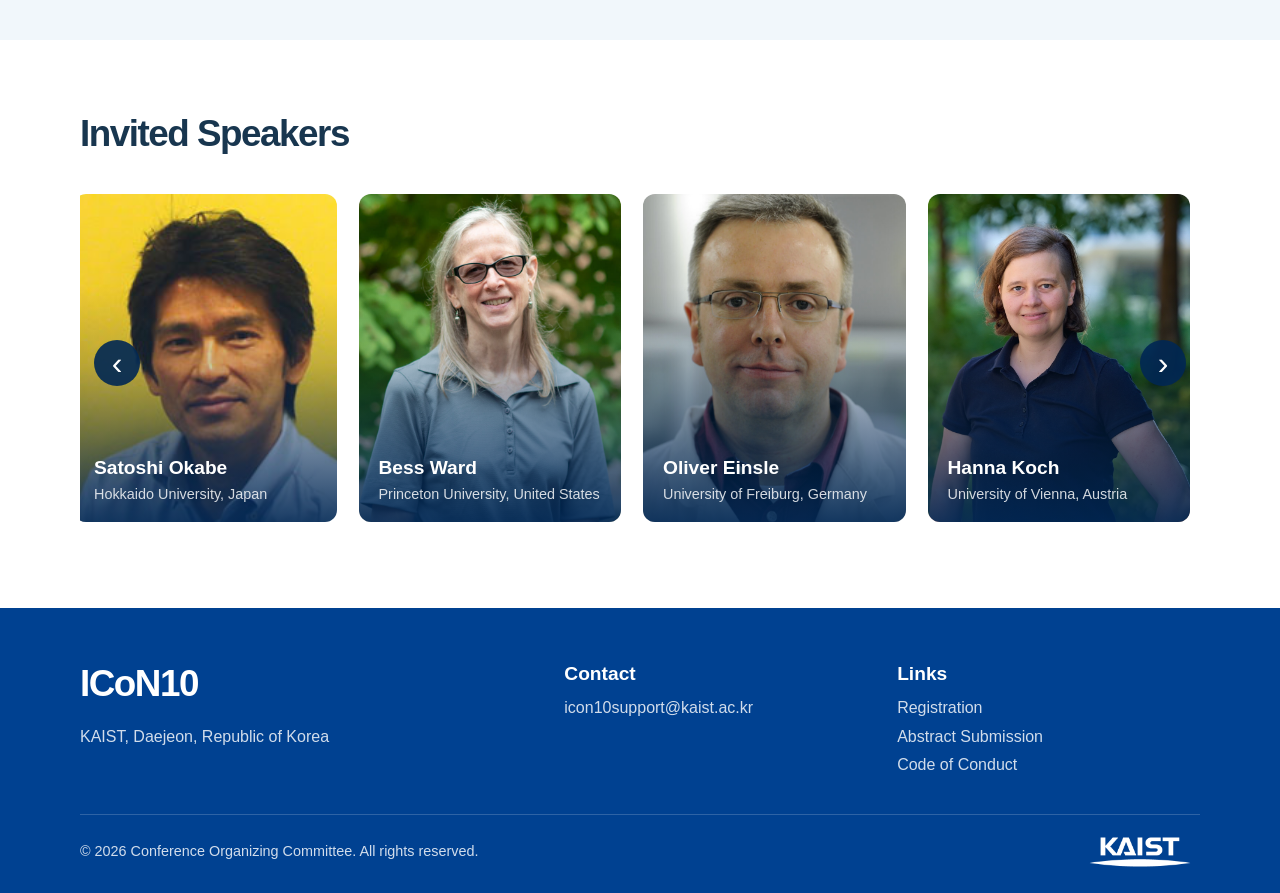
==== commit f4bf5377: "Add files via upload" ====
--- a/index.html
+++ b/index.html
@@ -4,8 +4,21 @@
 <head>
   <meta charset="UTF-8" />
   <meta name="viewport" content="width=device-width, initial-scale=1.0" />
-  <meta name="description" content="Official website for ICoN10." />
   <title>ICoN10</title>
+  <meta name="description" content="The 10th International Conference on Nitrification and Related Processes, June 6–10, 2027, KAIST, Daejeon, Republic of Korea.">
+  <!-- Link preview -->
+  <meta property="og:type" content="website">
+  <meta property="og:site_name" content="ICoN10">
+  <meta property="og:title" content="ICoN10 — International Conference on Nitrification and Related Processes">
+  <meta property="og:description" content="June 6–10, 2027 · KAIST, Daejeon, Republic of Korea">
+  <meta property="og:url" content="https://thyun12.github.io/icon10-building/">
+  <!-- <meta property="og:url" content="https://icon10.kaist.ac.kr/"> -->
+  <meta property="og:image" content="https://thyun12.github.io/icon10-building/images/icon10-illustration.png">
+  <!-- <meta property="og:image" content="https://icon10.kaist.ac.kr/images/icon10-illustration.png"> -->
+  <meta property="og:image:width" content="1208">
+  <meta property="og:image:height" content="575">
+  <meta property="og:image:alt" content="ICoN10 conference at KAIST, Daejeon, June 6–10, 2027">
+  <meta name="twitter:card" content="summary_large_image">
   <link rel="icon" type="image/png" href="images/icon10-logo.png" />
   <link rel="stylesheet" href="css/style.css" />
 </head>
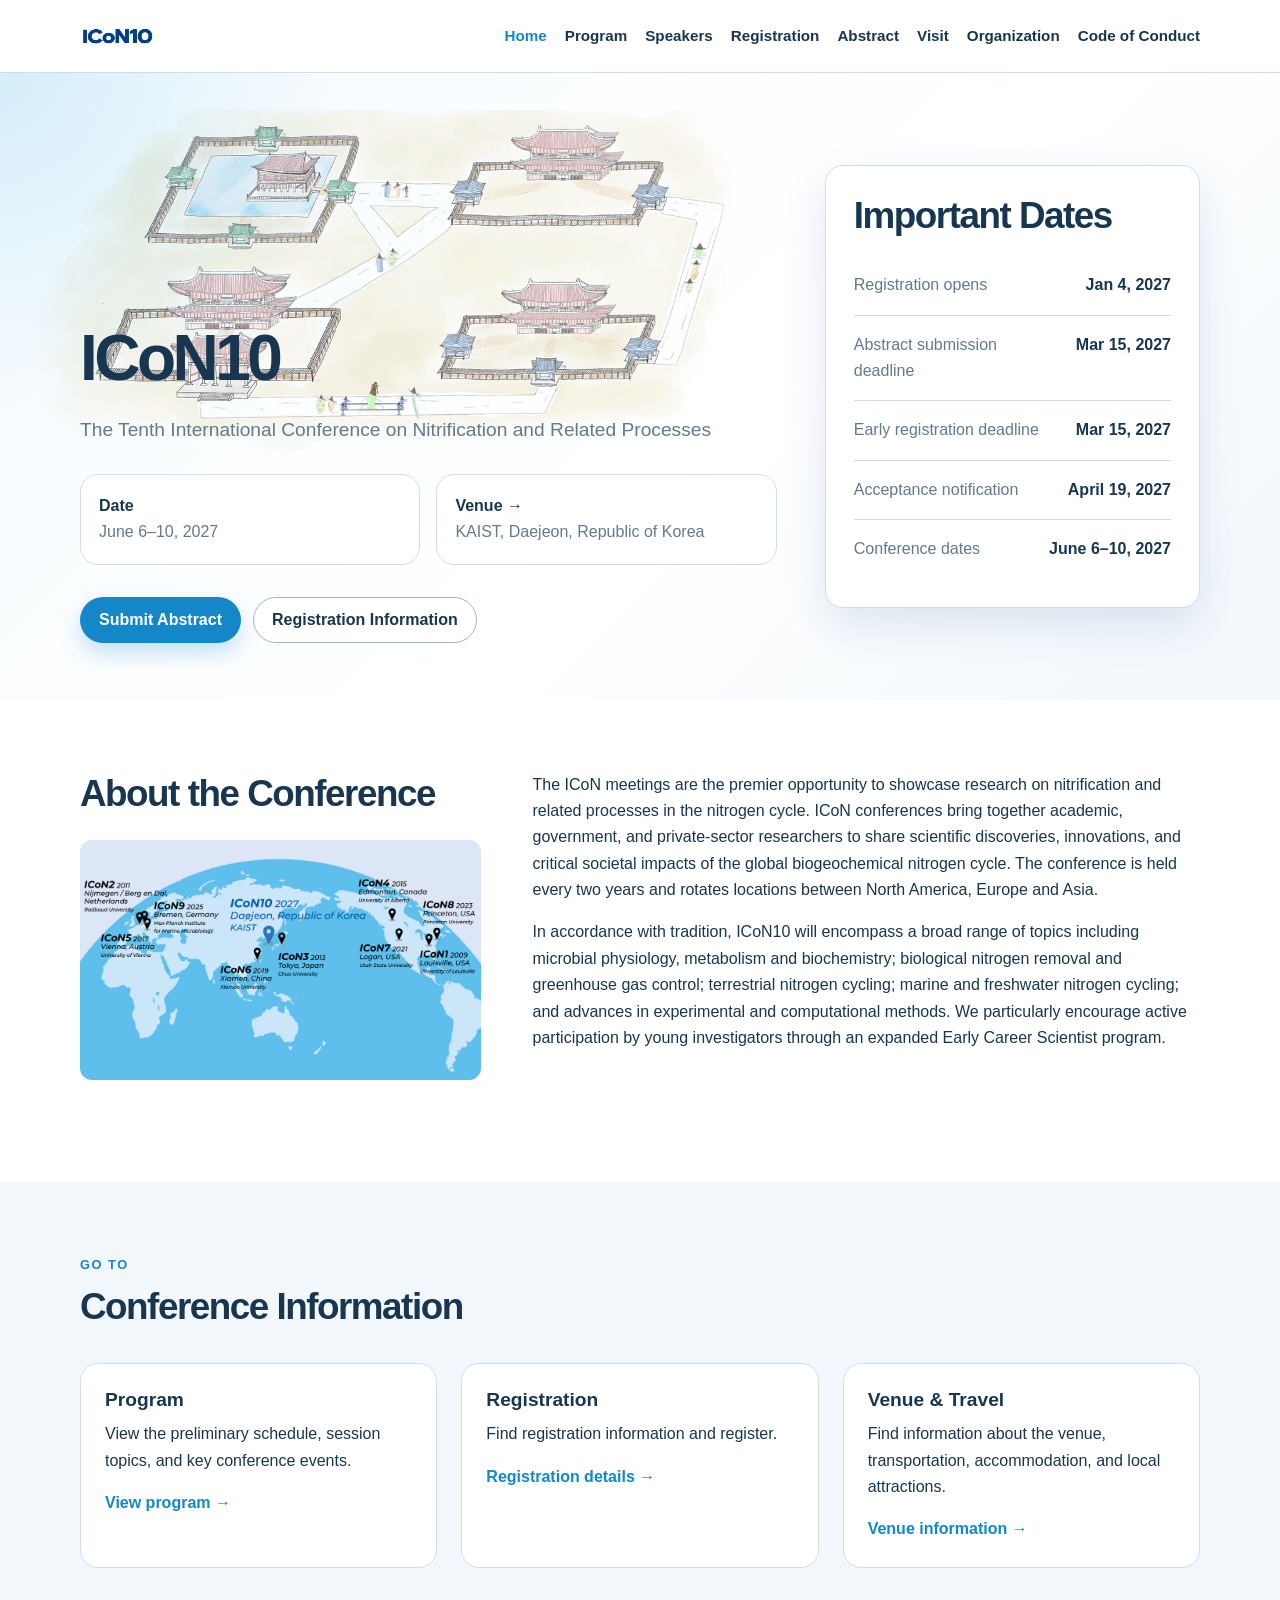
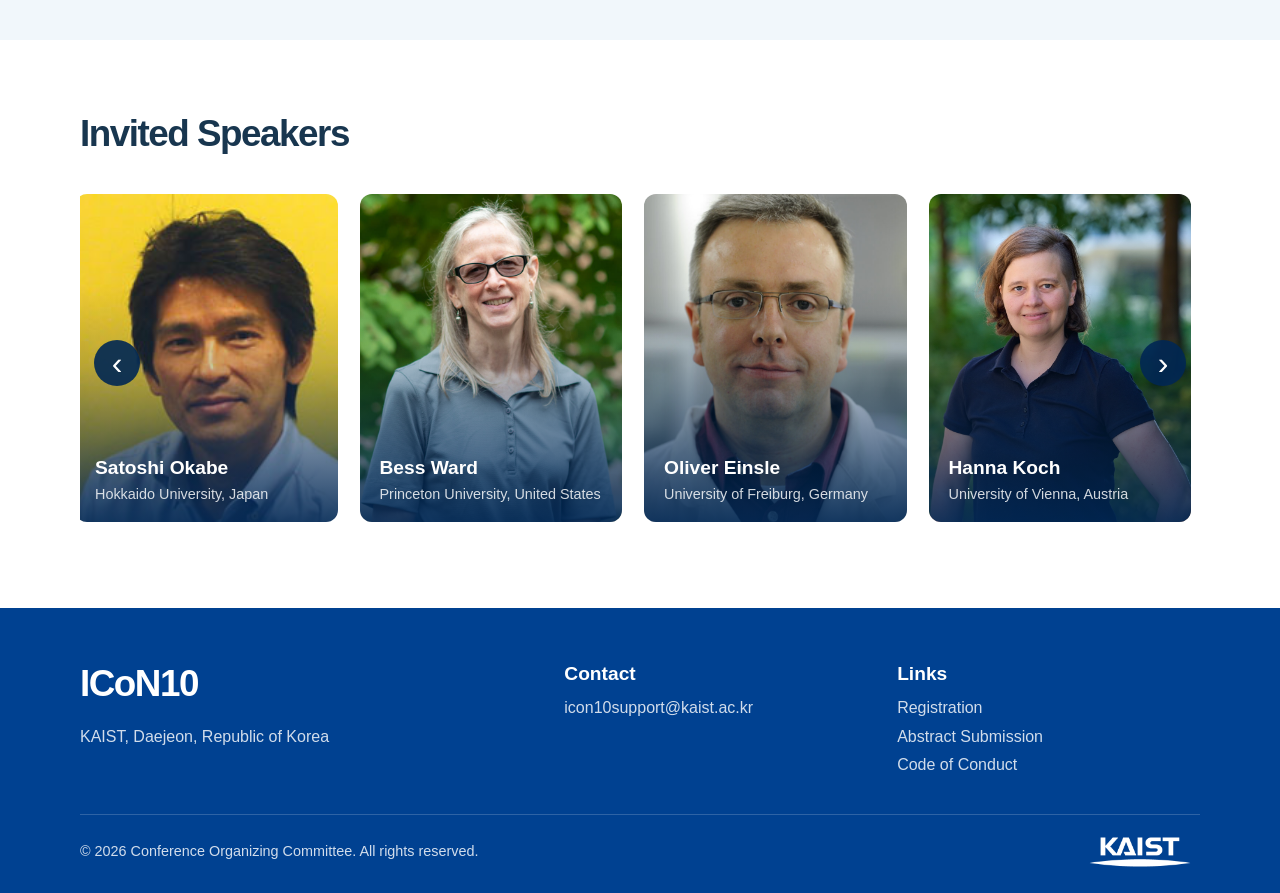
==== commit 4138446d: "Add files via upload" ====
--- a/index.html
+++ b/index.html
@@ -11,6 +11,7 @@
   <meta property="og:site_name" content="ICoN10">
   <meta property="og:title" content="ICoN10 — International Conference on Nitrification and Related Processes">
   <meta property="og:description" content="June 6–10, 2027 · KAIST, Daejeon, Republic of Korea">
+  <link rel="canonical" href="https://thyun12.github.io/icon10-building/">
   <meta property="og:url" content="https://thyun12.github.io/icon10-building/">
   <!-- <meta property="og:url" content="https://icon10.kaist.ac.kr/"> -->
   <meta property="og:image" content="https://thyun12.github.io/icon10-building/images/icon10-illustration.png">
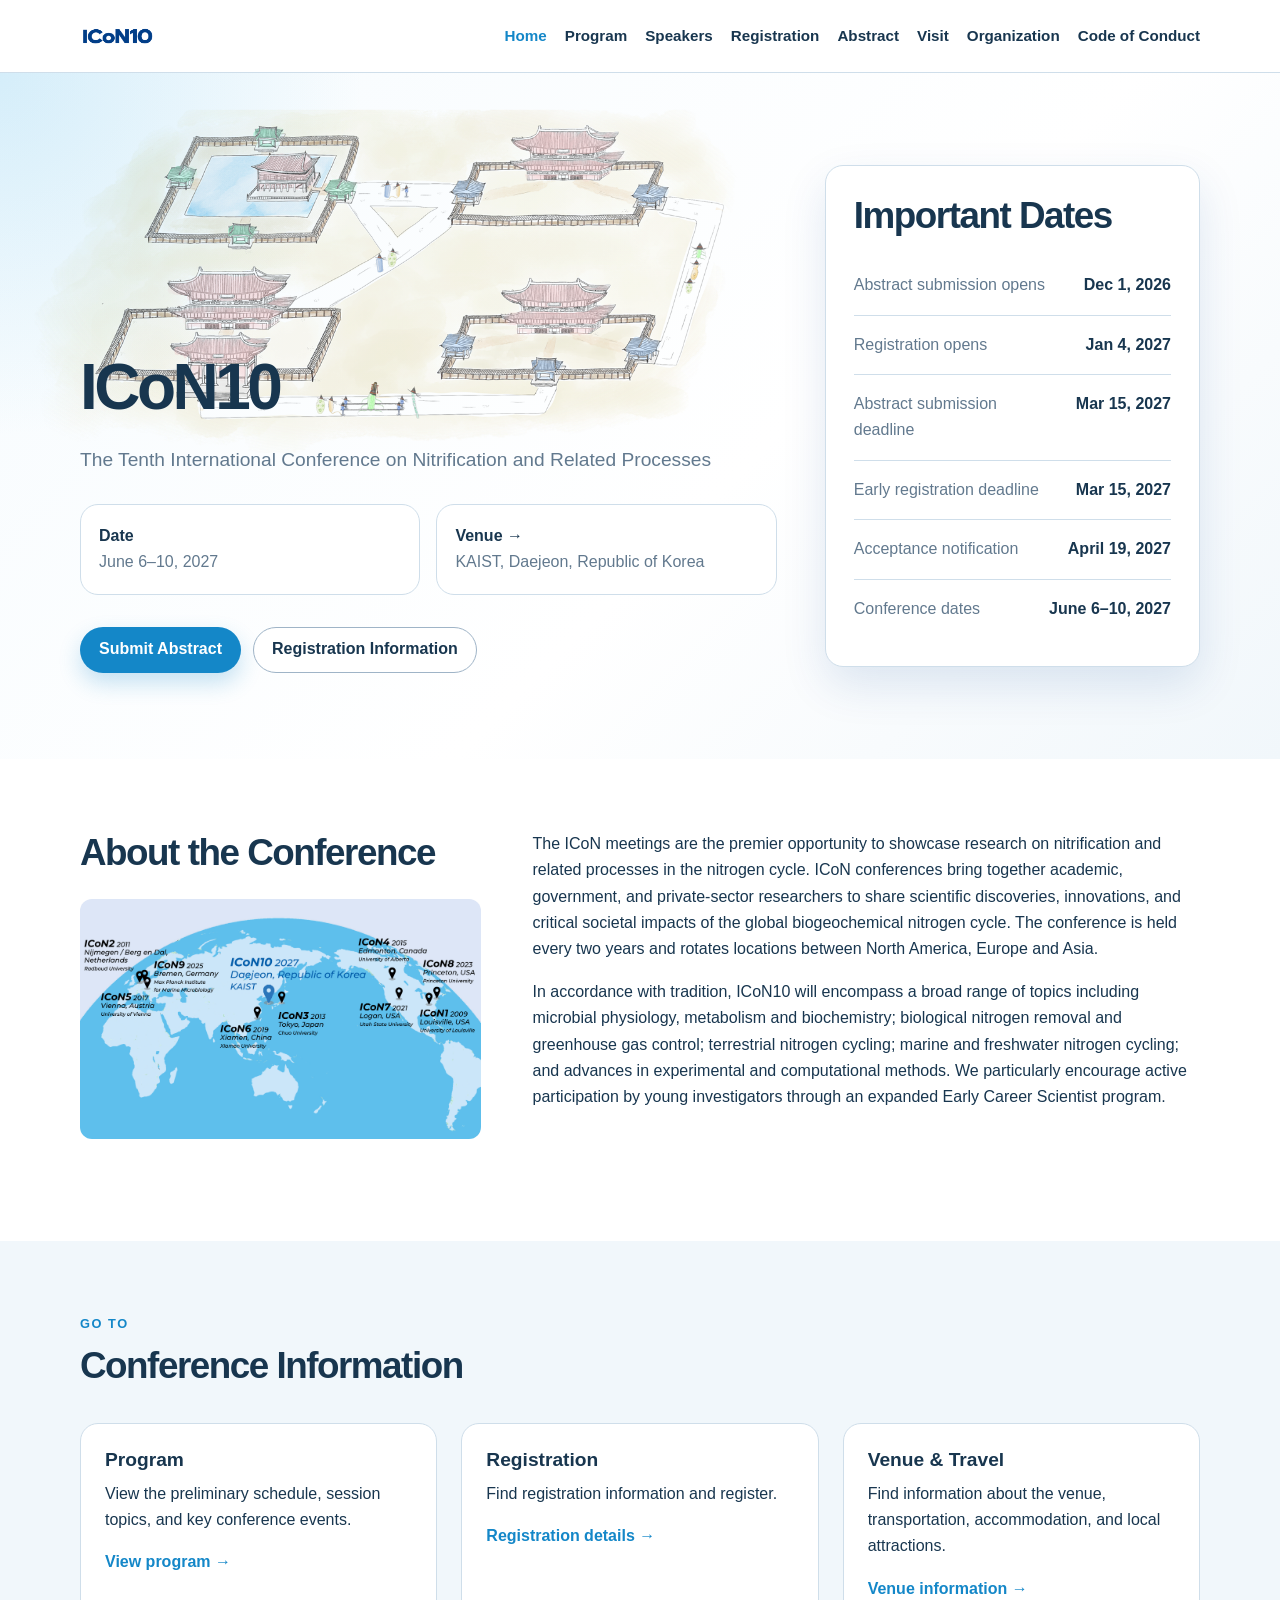
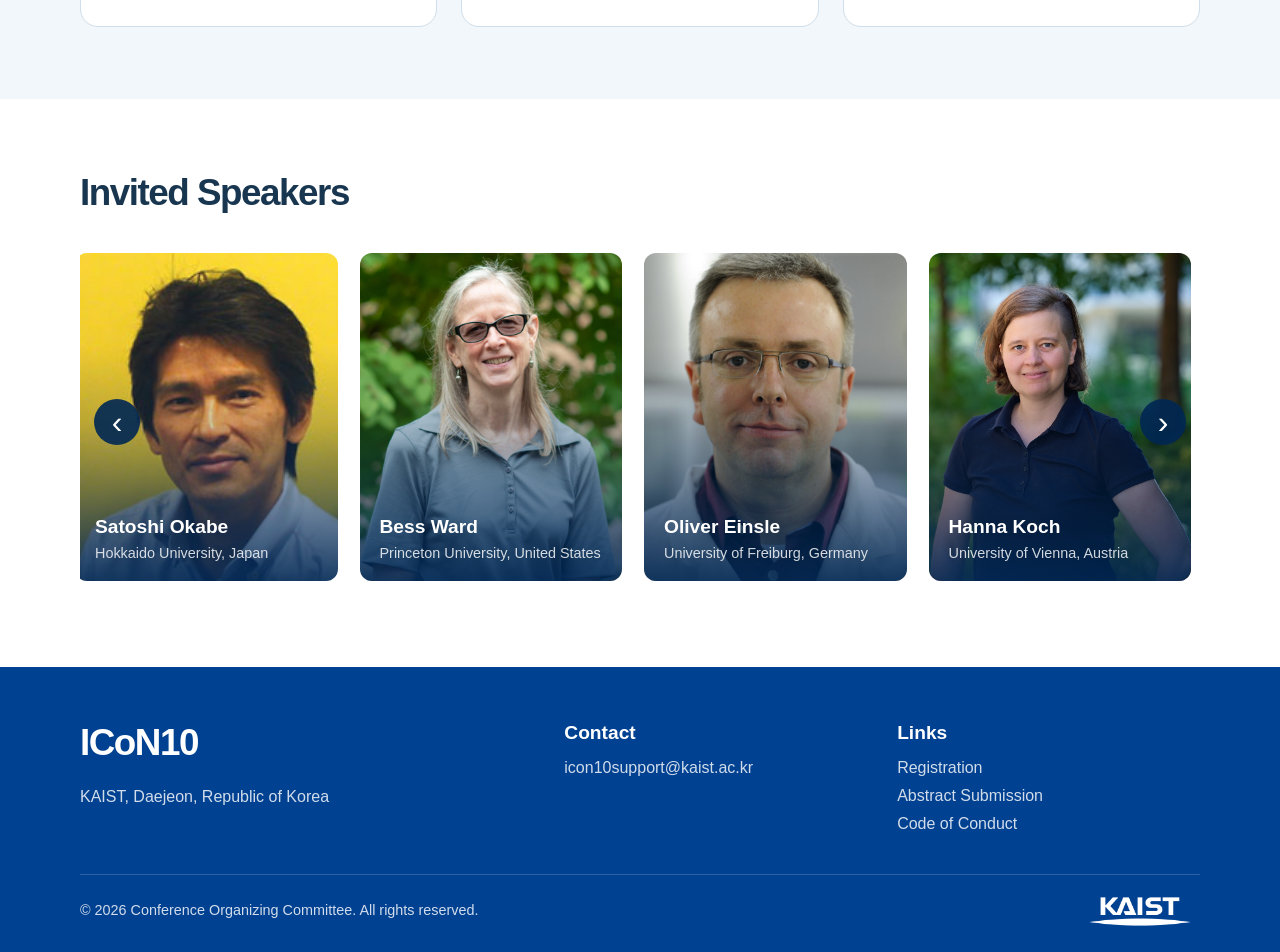
==== commit c0c69f3e: "Add files via upload" ====
--- a/index.html
+++ b/index.html
@@ -85,6 +85,7 @@
         <div class="hero-card" aria-label="Important conference dates">
           <h2>Important Dates</h2>
           <ul class="date-list">
+            <li><span>Abstract submission opens</span><strong>Dec 1, 2026</strong></li>
             <li><span>Registration opens</span><strong>Jan 4, 2027</strong></li>
             <li><span>Abstract submission deadline</span><strong>Mar 15, 2027</strong></li>
             <li><span>Early registration deadline</span><strong>Mar 15, 2027</strong></li>
--- a/css/style.css
+++ b/css/style.css
@@ -508,8 +508,9 @@
   opacity: 0.65;
   box-shadow: none;
   cursor: not-allowed;
-  pointer-events: none;
-}
+  /* pointer-events: none; */
+}
+
 
 /* ================================================================
    07. SHARED CARDS, TABLES AND LISTS
@@ -770,7 +771,7 @@
 
   background-image:
     url("../images/icon10-illustration.png");
-  background-position: right center;
+  background-position: right;
   background-size: auto 360px;
   background-repeat: no-repeat;
 
@@ -1429,6 +1430,74 @@
   color: var(--color-navy);
 }
 
+/* Abstract submission tabs */
+.submission-methods {
+  margin-top: 28px;
+}
+
+.submission-tabs {
+  display: grid;
+  grid-template-columns: repeat(2, minmax(0, 1fr));
+  gap: 4px;
+  padding: 4px;
+  border: 1px solid var(--color-border-strong);
+  border-radius: var(--radius-md);
+  background: #eef6fa;
+}
+
+.submission-tab {
+  min-height: 46px;
+  padding: 8px 12px;
+  border: 0;
+  border-radius: calc(var(--radius-md) - 4px);
+  background: transparent;
+  color: var(--color-blue-dark);
+  font-weight: 750;
+  line-height: 1.35;
+  cursor: pointer;
+}
+
+.submission-tab:hover {
+  background: #dceef7;
+}
+
+.submission-tab[aria-selected="true"] {
+  background: var(--color-blue-dark);
+  color: #fff;
+}
+
+.submission-tab:focus-visible {
+  outline: 2px solid var(--color-navy);
+  outline-offset: 2px;
+}
+
+.submission-panel[hidden] {
+  display: none;
+}
+
+.submission-panel .info-box {
+  margin: 16px 0 22px;
+}
+
+.submission-panel .info-box p {
+  margin: 0;
+}
+
+.submission-panel .info-box p + p {
+  margin-top: 10px;
+}
+
+.submission-email-address {
+  overflow-wrap: anywhere;
+}
+
+.submission-email-instructions {
+  padding: 10px 14px;
+  border-left: 3px solid var(--color-note-border);
+  border-radius: 4px;
+  background: rgba(255, 255, 255, 0.7);
+}
+
 /* ================================================================
    60. VENUE — venue.html and related pages
 ================================================================ */
